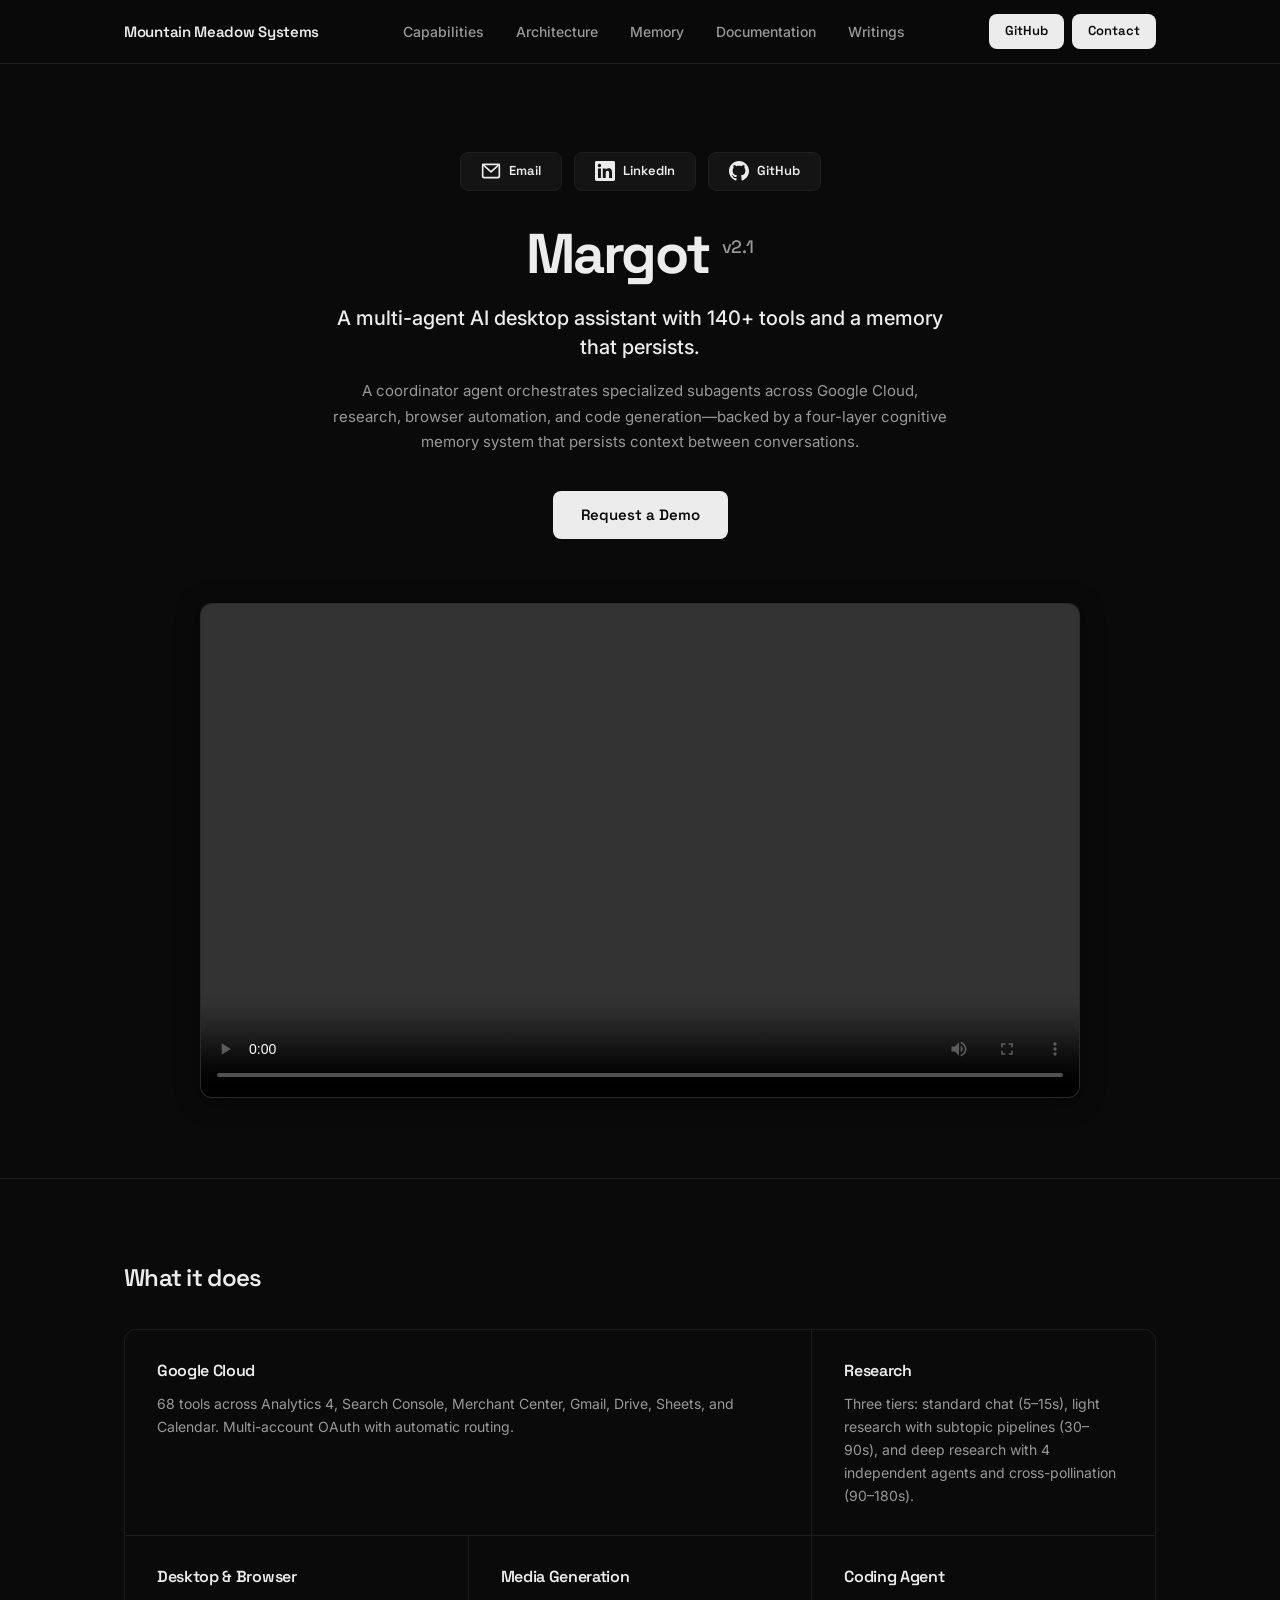
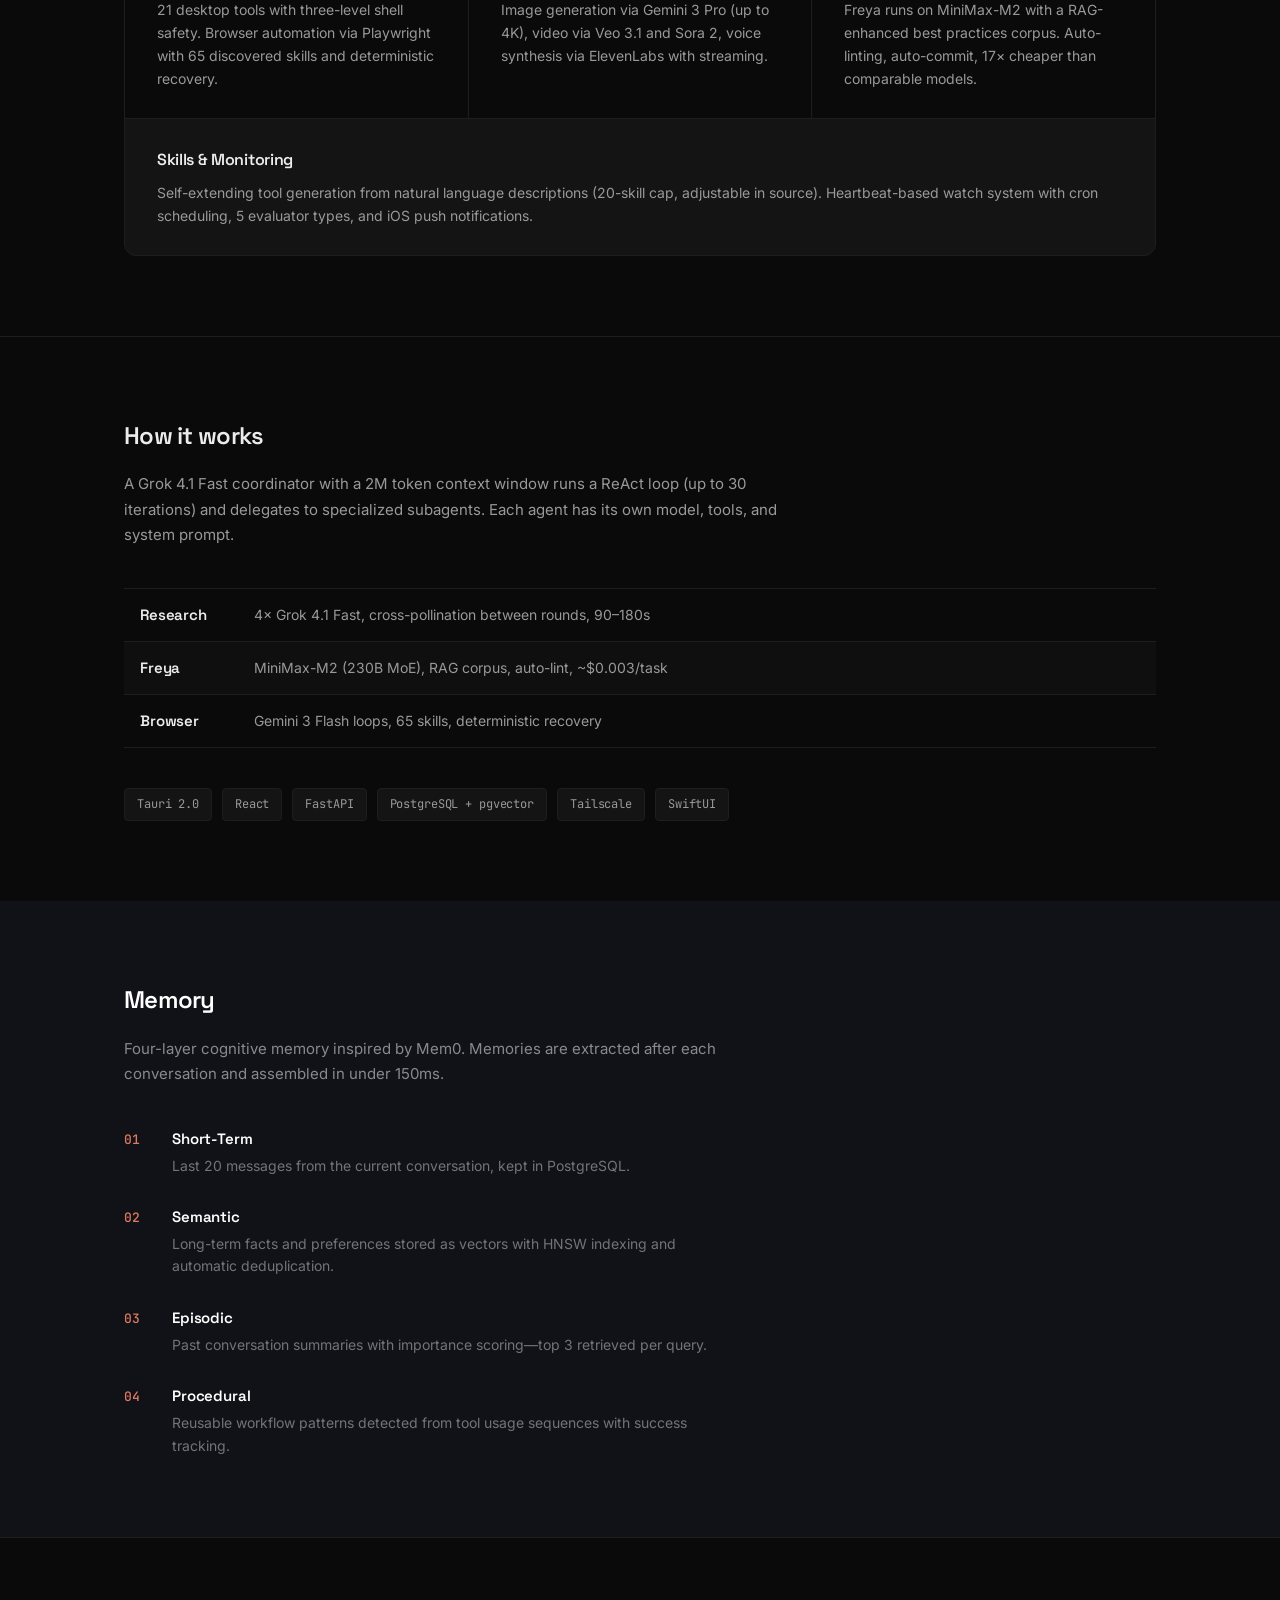
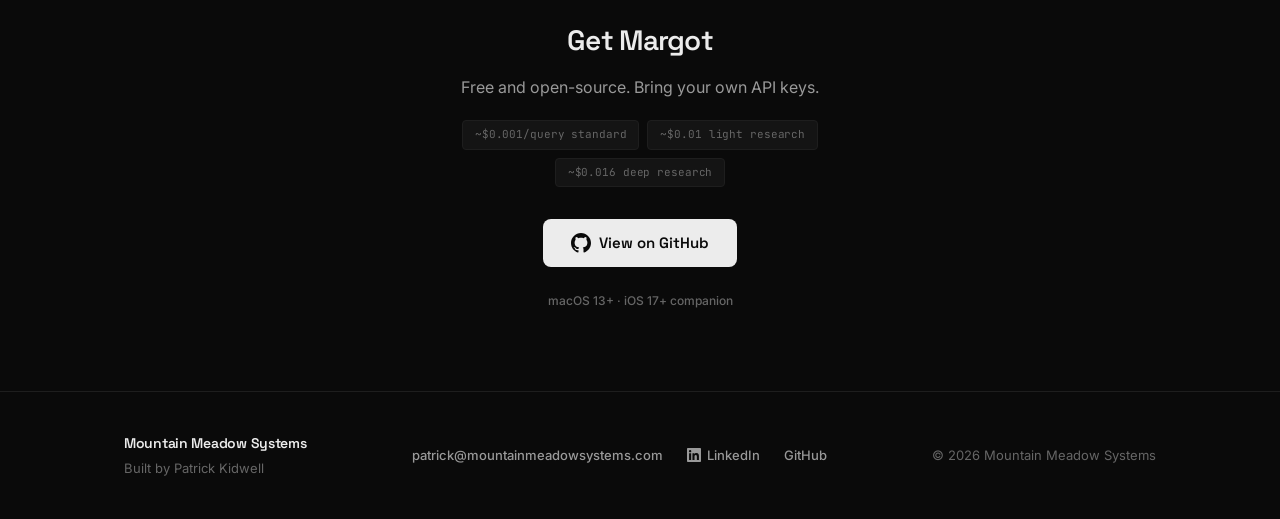
==== index.html @ bf9089c3 "Add hamburger menu for mobile navigation On screens 768px and below, nav links now collapse behind a" ====
<!DOCTYPE html>
<html lang="en">
<head>
    <meta charset="UTF-8">
    <meta name="viewport" content="width=device-width, initial-scale=1.0">
    <meta name="description" content="Margot — a multi-agent AI desktop assistant with 140+ tools, four-layer memory, and a coordinator that actually works. Built by Patrick Kidwell.">
    <title>Margot | AI Desktop Assistant</title>
    <link rel="stylesheet" href="styles.css?v=4">
    <link rel="preconnect" href="https://fonts.googleapis.com">
    <link rel="preconnect" href="https://fonts.gstatic.com" crossorigin>
    <link href="https://fonts.googleapis.com/css2?family=Space+Grotesk:wght@500;600;700&family=Inter:wght@400;500;600&family=JetBrains+Mono:wght@400;500&display=swap" rel="stylesheet">
</head>
<body>

    <nav class="navbar">
        <div class="container">
            <div class="logo">
                <span class="logo-text">Mountain Meadow Systems</span>
            </div>
            <ul class="nav-links">
                <li><a href="#capabilities">Capabilities</a></li>
                <li><a href="#architecture">Architecture</a></li>
                <li><a href="#memory">Memory</a></li>
                <li><a href="/documentation">Documentation</a></li>
                <li><a href="/writings">Writings</a></li>
                <li class="nav-mobile-only"><a href="https://github.com/pkidwell22" target="_blank" rel="noopener">GitHub</a></li>
                <li class="nav-mobile-only"><a href="/contact">Contact</a></li>
            </ul>
            <div class="nav-buttons">
                <a href="https://github.com/pkidwell22" target="_blank" rel="noopener" class="btn btn-nav">GitHub</a>
                <a href="/contact" class="btn btn-nav">Contact</a>
            </div>
            <button class="nav-toggle" aria-label="Menu"><span></span><span></span><span></span></button>
        </div>
    </nav>

    <header class="hero">
        <div class="container">
            <div class="hero-inner">
                <div class="hero-icons">
                    <a href="mailto:patrick@mountainmeadowsystems.com" class="hero-icon" title="Email">
                        <svg xmlns="http://www.w3.org/2000/svg" width="20" height="20" viewBox="0 0 24 24" fill="none" stroke="currentColor" stroke-width="2" stroke-linecap="round" stroke-linejoin="round"><rect x="2" y="4" width="20" height="16" rx="2"/><path d="M22 4L12 13 2 4"/></svg>
                        <span>Email</span>
                    </a>
                    <a href="https://www.linkedin.com/in/ptkidwell" target="_blank" rel="noopener" class="hero-icon" title="LinkedIn">
                        <svg xmlns="http://www.w3.org/2000/svg" width="20" height="20" viewBox="0 0 24 24" fill="currentColor"><path d="M20.447 20.452h-3.554v-5.569c0-1.328-.027-3.037-1.852-3.037-1.853 0-2.136 1.445-2.136 2.939v5.667H9.351V9h3.414v1.561h.046c.477-.9 1.637-1.85 3.37-1.85 3.601 0 4.267 2.37 4.267 5.455v6.286zM5.337 7.433a2.062 2.062 0 01-2.063-2.065 2.064 2.064 0 112.063 2.065zm1.782 13.019H3.555V9h3.564v11.452zM22.225 0H1.771C.792 0 0 .774 0 1.729v20.542C0 23.227.792 24 1.771 24h20.451C23.2 24 24 23.227 24 22.271V1.729C24 .774 23.2 0 22.222 0h.003z"/></svg>
                        <span>LinkedIn</span>
                    </a>
                    <a href="https://github.com/pkidwell22" target="_blank" rel="noopener" class="hero-icon" title="GitHub">
                        <svg xmlns="http://www.w3.org/2000/svg" width="20" height="20" viewBox="0 0 24 24" fill="currentColor"><path d="M12 0c-6.626 0-12 5.373-12 12 0 5.302 3.438 9.8 8.207 11.387.599.111.793-.261.793-.577v-2.234c-3.338.726-4.033-1.416-4.033-1.416-.546-1.387-1.333-1.756-1.333-1.756-1.089-.745.083-.729.083-.729 1.205.084 1.839 1.237 1.839 1.237 1.07 1.834 2.807 1.304 3.492.997.107-.775.418-1.305.762-1.604-2.665-.305-5.467-1.334-5.467-5.931 0-1.311.469-2.381 1.236-3.221-.124-.303-.535-1.524.117-3.176 0 0 1.008-.322 3.301 1.23.957-.266 1.983-.399 3.003-.404 1.02.005 2.047.138 3.006.404 2.291-1.552 3.297-1.23 3.297-1.23.653 1.653.242 2.874.118 3.176.77.84 1.235 1.911 1.235 3.221 0 4.609-2.807 5.624-5.479 5.921.43.372.823 1.102.823 2.222v3.293c0 .319.192.694.801.576 4.765-1.589 8.199-6.086 8.199-11.386 0-6.627-5.373-12-12-12z"/></svg>
                        <span>GitHub</span>
                    </a>
                </div>
                <h1>Margot <span class="version">v2.1</span></h1>
                <p class="tagline">A multi-agent AI desktop assistant with 140+ tools and a memory that persists.</p>
                <p class="hero-desc">A coordinator agent orchestrates specialized subagents across Google Cloud, research, browser automation, and code generation&mdash;backed by a four-layer cognitive memory system that persists context between conversations.</p>
                <a href="/demo" class="btn btn-primary">Request a Demo</a>
            </div>
        </div>
    </header>

    <section id="video" class="video-section">
        <div class="container">
            <div class="video-container">
                <video controls preload="metadata" playsinline>
                    <source src="Margot-Promo.mp4" type="video/mp4">
                    Your browser does not support the video tag.
                </video>
            </div>
        </div>
    </section>

    <section id="capabilities" class="capabilities">
        <div class="container">
            <h2>What it does</h2>
            <div class="bento-grid">
                <div class="bento-cell wide">
                    <h3>Google Cloud</h3>
                    <p>68 tools across Analytics 4, Search Console, Merchant Center, Gmail, Drive, Sheets, and Calendar. Multi-account OAuth with automatic routing.</p>
                </div>
                <div class="bento-cell">
                    <h3>Research</h3>
                    <p>Three tiers: standard chat (5&ndash;15s), light research with subtopic pipelines (30&ndash;90s), and deep research with 4 independent agents and cross-pollination (90&ndash;180s).</p>
                </div>
                <div class="bento-cell">
                    <h3>Desktop &amp; Browser</h3>
                    <p>21 desktop tools with three-level shell safety. Browser automation via Playwright with 65 discovered skills and deterministic recovery.</p>
                </div>
                <div class="bento-cell">
                    <h3>Media Generation</h3>
                    <p>Image generation via Gemini 3 Pro (up to 4K), video via Veo 3.1 and Sora 2, voice synthesis via ElevenLabs with streaming.</p>
                </div>
                <div class="bento-cell">
                    <h3>Coding Agent</h3>
                    <p>Freya runs on MiniMax-M2 with a RAG-enhanced best practices corpus. Auto-linting, auto-commit, 17&times; cheaper than comparable models.</p>
                </div>
                <div class="bento-cell full">
                    <h3>Skills &amp; Monitoring</h3>
                    <p>Self-extending tool generation from natural language descriptions (20-skill cap, adjustable in source). Heartbeat-based watch system with cron scheduling, 5 evaluator types, and iOS push notifications.</p>
                </div>
            </div>
        </div>
    </section>

    <section id="architecture" class="architecture">
        <div class="container">
            <h2>How it works</h2>
            <p class="section-desc">A Grok 4.1 Fast coordinator with a 2M token context window runs a ReAct loop (up to 30 iterations) and delegates to specialized subagents. Each agent has its own model, tools, and system prompt.</p>

            <div class="agent-rows">
                <div class="agent-row">
                    <span class="agent-name">Research</span>
                    <span class="agent-detail">4&times; Grok 4.1 Fast, cross-pollination between rounds, 90&ndash;180s</span>
                </div>
                <div class="agent-row">
                    <span class="agent-name">Freya</span>
                    <span class="agent-detail">MiniMax-M2 (230B MoE), RAG corpus, auto-lint, ~$0.003/task</span>
                </div>
                <div class="agent-row">
                    <span class="agent-name">Browser</span>
                    <span class="agent-detail">Gemini 3 Flash loops, 65 skills, deterministic recovery</span>
                </div>
            </div>

            <div class="tech-strip">
                <span>Tauri 2.0</span>
                <span>React</span>
                <span>FastAPI</span>
                <span>PostgreSQL + pgvector</span>
                <span>Tailscale</span>
                <span>SwiftUI</span>
            </div>
        </div>
    </section>

    <section id="memory" class="memory">
        <div class="container">
            <h2>Memory</h2>
            <p class="section-desc">Four-layer cognitive memory inspired by Mem0. Memories are extracted after each conversation and assembled in under 150ms.</p>
            <div class="memory-layers">
                <div class="memory-layer">
                    <span class="layer-number">01</span>
                    <div class="layer-info">
                        <h4>Short-Term</h4>
                        <p>Last 20 messages from the current conversation, kept in PostgreSQL.</p>
                    </div>
                </div>
                <div class="memory-layer">
                    <span class="layer-number">02</span>
                    <div class="layer-info">
                        <h4>Semantic</h4>
                        <p>Long-term facts and preferences stored as vectors with HNSW indexing and automatic deduplication.</p>
                    </div>
                </div>
                <div class="memory-layer">
                    <span class="layer-number">03</span>
                    <div class="layer-info">
                        <h4>Episodic</h4>
                        <p>Past conversation summaries with importance scoring&mdash;top 3 retrieved per query.</p>
                    </div>
                </div>
                <div class="memory-layer">
                    <span class="layer-number">04</span>
                    <div class="layer-info">
                        <h4>Procedural</h4>
                        <p>Reusable workflow patterns detected from tool usage sequences with success tracking.</p>
                    </div>
                </div>
            </div>
        </div>
    </section>

    <section id="get-margot" class="get-access">
        <div class="container">
            <div class="cta-inner">
                <h2>Get Margot</h2>
                <p class="cta-desc">Free and open-source. Bring your own API keys.</p>
                <div class="cost-pills">
                    <span class="cost-pill">~$0.001/query standard</span>
                    <span class="cost-pill">~$0.01 light research</span>
                    <span class="cost-pill">~$0.016 deep research</span>
                </div>
                <a href="https://github.com/pkidwell22" target="_blank" rel="noopener" class="btn btn-primary btn-gh">
                    <svg width="20" height="20" viewBox="0 0 24 24" fill="currentColor"><path d="M12 0c-6.626 0-12 5.373-12 12 0 5.302 3.438 9.8 8.207 11.387.599.111.793-.261.793-.577v-2.234c-3.338.726-4.033-1.416-4.033-1.416-.546-1.387-1.333-1.756-1.333-1.756-1.089-.745.083-.729.083-.729 1.205.084 1.839 1.237 1.839 1.237 1.07 1.834 2.807 1.304 3.492.997.107-.775.418-1.305.762-1.604-2.665-.305-5.467-1.334-5.467-5.931 0-1.311.469-2.381 1.236-3.221-.124-.303-.535-1.524.117-3.176 0 0 1.008-.322 3.301 1.23.957-.266 1.983-.399 3.003-.404 1.02.005 2.047.138 3.006.404 2.291-1.552 3.297-1.23 3.297-1.23.653 1.653.242 2.874.118 3.176.77.84 1.235 1.911 1.235 3.221 0 4.609-2.807 5.624-5.479 5.921.43.372.823 1.102.823 2.222v3.293c0 .319.192.694.801.576 4.765-1.589 8.199-6.086 8.199-11.386 0-6.627-5.373-12-12-12z"/></svg>
                    View on GitHub
                </a>
                <p class="sys-req">macOS 13+ &middot; iOS 17+ companion</p>
            </div>
        </div>
    </section>

    <footer class="footer">
        <div class="container">
            <div class="footer-row">
                <div class="footer-left">
                    <div class="footer-brand">
                        <span>Mountain Meadow Systems</span>
                    </div>
                    <p class="footer-byline">Built by Patrick Kidwell</p>
                </div>
                <div class="footer-contact">
                    <a href="mailto:patrick@mountainmeadowsystems.com" class="footer-link">patrick@mountainmeadowsystems.com</a>
                    <a href="https://www.linkedin.com/in/ptkidwell" target="_blank" rel="noopener" class="footer-link footer-linkedin">
                        <svg xmlns="http://www.w3.org/2000/svg" width="14" height="14" viewBox="0 0 24 24" fill="currentColor"><path d="M20.447 20.452h-3.554v-5.569c0-1.328-.027-3.037-1.852-3.037-1.853 0-2.136 1.445-2.136 2.939v5.667H9.351V9h3.414v1.561h.046c.477-.9 1.637-1.85 3.37-1.85 3.601 0 4.267 2.37 4.267 5.455v6.286zM5.337 7.433a2.062 2.062 0 01-2.063-2.065 2.064 2.064 0 112.063 2.065zm1.782 13.019H3.555V9h3.564v11.452zM22.225 0H1.771C.792 0 0 .774 0 1.729v20.542C0 23.227.792 24 1.771 24h20.451C23.2 24 24 23.227 24 22.271V1.729C24 .774 23.2 0 22.222 0h.003z"/></svg>
                        LinkedIn
                    </a>
                    <a href="https://github.com/pkidwell22" target="_blank" rel="noopener" class="footer-link">GitHub</a>
                </div>
                <p class="footer-copy">&copy; 2026 Mountain Meadow Systems</p>
            </div>
        </div>
    </footer>

    <script src="script.js"></script>
    <script>document.querySelector('.nav-toggle').addEventListener('click',function(){document.querySelector('.navbar').classList.toggle('open')});</script>
</body>
</html>
---- styles.css ----
/* Margot — Mountain Meadow Systems
   Dark theme, Anthropic/OpenAI aesthetic.
*/

:root {
  --color-bg: #0a0a0a;
  --color-bg-subtle: #141414;
  --color-text: #ececec;
  --color-text-secondary: #999;
  --color-text-muted: #666;
  --color-accent: #e07a5f;
  --color-accent-hover: #eb8e76;
  --color-dark: #111118;
  --color-dark-surface: #18182a;
  --color-border: #1e1e1e;
  --font-heading: 'Space Grotesk', -apple-system, sans-serif;
  --font-body: 'Inter', -apple-system, BlinkMacSystemFont, sans-serif;
  --font-mono: 'JetBrains Mono', 'SF Mono', Monaco, monospace;
  --radius-sm: 4px;
  --radius-md: 8px;
  --radius-lg: 12px;
}

/* ---- Reset ---- */

*,
*::before,
*::after {
  box-sizing: border-box;
  margin: 0;
  padding: 0;
}

html {
  scroll-behavior: smooth;
  -webkit-font-smoothing: antialiased;
  -moz-osx-font-smoothing: grayscale;
}

body {
  font-family: var(--font-body);
  font-size: 1rem;
  line-height: 1.6;
  color: var(--color-text);
  background-color: var(--color-bg);
}

a {
  color: inherit;
  text-decoration: none;
}

img, video {
  max-width: 100%;
  display: block;
}

/* ---- Layout ---- */

.container {
  width: 100%;
  max-width: 1080px;
  margin: 0 auto;
  padding: 0 1.5rem;
}

/* ---- Navbar ---- */

.navbar {
  position: fixed;
  top: 0;
  left: 0;
  right: 0;
  height: 64px;
  background: rgba(10, 10, 10, 0.88);
  backdrop-filter: blur(12px);
  -webkit-backdrop-filter: blur(12px);
  border-bottom: 1px solid var(--color-border);
  z-index: 100;
  transition: box-shadow 200ms ease;
}

.navbar .container {
  display: flex;
  align-items: center;
  justify-content: space-between;
  height: 100%;
}

.logo {
  display: flex;
  align-items: center;
  gap: 0.5rem;
  font-family: var(--font-heading);
  font-weight: 600;
  font-size: 0.9375rem;
  letter-spacing: -0.02em;
  color: var(--color-text);
}

.logo-icon {
  color: var(--color-accent);
  font-size: 1.125rem;
}

.nav-links {
  display: flex;
  list-style: none;
  gap: 2rem;
}

.nav-links a {
  font-size: 0.875rem;
  font-weight: 500;
  color: var(--color-text-secondary);
  transition: color 150ms ease;
}

.nav-links a:hover {
  color: var(--color-text);
}

.nav-buttons {
  display: flex;
  gap: 0.5rem;
}

.nav-mobile-only {
  display: none;
}

.nav-toggle {
  display: none;
  flex-direction: column;
  justify-content: center;
  gap: 5px;
  background: none;
  border: none;
  cursor: pointer;
  padding: 4px;
}

.nav-toggle span {
  display: block;
  width: 20px;
  height: 2px;
  background-color: var(--color-text);
  border-radius: 1px;
  transition: transform 200ms ease, opacity 200ms ease;
}

/* ---- Buttons ---- */

.btn {
  display: inline-flex;
  align-items: center;
  justify-content: center;
  font-family: var(--font-heading);
  font-weight: 600;
  border-radius: var(--radius-md);
  border: none;
  cursor: pointer;
  transition: background-color 150ms ease;
  gap: 0.5rem;
}

.btn-primary {
  padding: 0.75rem 1.75rem;
  font-size: 0.9375rem;
  background-color: var(--color-text);
  color: var(--color-bg);
}

.btn-primary:hover {
  background-color: #d4d4d4;
}

.btn-nav {
  padding: 0.4375rem 1rem;
  font-size: 0.8125rem;
  background-color: var(--color-text);
  color: var(--color-bg);
}

.btn-nav:hover {
  background-color: #d4d4d4;
}

/* ---- Hero ---- */

.hero {
  position: relative;
  padding: calc(64px + 5.5rem) 0 4rem;
  text-align: center;
}

.hero::before {
  display: none;
}

.hero-icons {
  display: flex;
  justify-content: center;
  gap: 0.75rem;
  margin-bottom: 2rem;
}

.hero-icon {
  display: inline-flex;
  align-items: center;
  gap: 0.5rem;
  padding: 0.5rem 1.25rem;
  border-radius: var(--radius-md);
  border: 1px solid var(--color-border);
  background-color: var(--color-bg-subtle);
  color: var(--color-text);
  font-family: var(--font-heading);
  font-size: 0.8125rem;
  font-weight: 600;
  transition: border-color 150ms ease, background-color 150ms ease;
}

.hero-icon:hover {
  border-color: var(--color-text-muted);
  background-color: var(--color-border);
}

.hero-inner {
  position: relative;
  max-width: 620px;
  margin: 0 auto;
}

.hero h1 {
  font-family: var(--font-heading);
  font-size: 3.5rem;
  font-weight: 700;
  letter-spacing: -0.04em;
  line-height: 1.1;
  margin-bottom: 1.25rem;
}

.hero .version {
  font-weight: 500;
  font-size: 1.125rem;
  color: var(--color-text-secondary);
  vertical-align: super;
  letter-spacing: -0.01em;
}

.tagline {
  font-size: 1.25rem;
  color: var(--color-text);
  font-weight: 500;
  line-height: 1.45;
  margin-bottom: 1rem;
}

.hero-desc {
  font-size: 0.9375rem;
  color: var(--color-text-secondary);
  line-height: 1.7;
  margin-bottom: 2.25rem;
}

.hero .btn-primary {
  margin-bottom: 0;
}

.hero-contact {
  display: flex;
  align-items: center;
  justify-content: center;
  gap: 1.5rem;
  margin-top: 1.5rem;
}

.hero-contact-link {
  font-size: 0.8125rem;
  font-weight: 500;
  color: var(--color-text-secondary);
  transition: color 150ms ease;
}

.hero-contact-link:hover {
  color: var(--color-text);
}

.hero-linkedin {
  display: inline-flex;
  align-items: center;
  gap: 0.375rem;
}

/* ---- Video ---- */

.video-section {
  padding: 0 0 5rem;
}

.video-container {
  max-width: 880px;
  margin: 0 auto;
  border-radius: var(--radius-lg);
  overflow: hidden;
  border: 1px solid rgba(255, 255, 255, 0.1);
  background-color: #111;
  aspect-ratio: 16 / 9;
  box-shadow: 0 4px 24px rgba(0, 0, 0, 0.4);
}

.video-container video {
  width: 100%;
  height: 100%;
  display: block;
  object-fit: cover;
}

/* ---- Capabilities (Bento Grid) ---- */

.capabilities {
  padding: 5rem 0;
  border-top: 1px solid var(--color-border);
}

.capabilities h2 {
  font-family: var(--font-heading);
  font-size: 1.5rem;
  font-weight: 600;
  letter-spacing: -0.03em;
  margin-bottom: 2rem;
}

.bento-grid {
  display: grid;
  grid-template-columns: repeat(3, 1fr);
  gap: 1px;
  background-color: var(--color-border);
  border: 1px solid var(--color-border);
  border-radius: var(--radius-lg);
  overflow: hidden;
}

.bento-cell {
  background-color: var(--color-bg);
  padding: 1.75rem 2rem;
}

.bento-cell.wide {
  grid-column: span 2;
}

.bento-cell.full {
  grid-column: 1 / -1;
  background-color: var(--color-bg-subtle);
}

.bento-cell h3 {
  font-family: var(--font-heading);
  font-size: 1rem;
  font-weight: 600;
  letter-spacing: -0.02em;
  margin-bottom: 0.5rem;
  color: var(--color-text);
}

.bento-cell p {
  font-size: 0.875rem;
  color: var(--color-text-secondary);
  line-height: 1.65;
}

/* ---- Architecture ---- */

.architecture {
  padding: 5rem 0;
  border-top: 1px solid var(--color-border);
}

.architecture h2 {
  font-family: var(--font-heading);
  font-size: 1.5rem;
  font-weight: 600;
  letter-spacing: -0.03em;
  margin-bottom: 1rem;
}

.section-desc {
  font-size: 0.9375rem;
  color: var(--color-text-secondary);
  line-height: 1.7;
  max-width: 680px;
  margin-bottom: 2.5rem;
}

/* Agent rows */

.agent-rows {
  margin-bottom: 2.5rem;
}

.agent-row {
  display: flex;
  align-items: baseline;
  gap: 1.5rem;
  padding: 0.875rem 1rem;
  border-bottom: 1px solid var(--color-border);
}

.agent-row:first-child {
  border-top: 1px solid var(--color-border);
}

.agent-row:nth-child(even) {
  background-color: rgba(255, 255, 255, 0.02);
}

.agent-name {
  font-family: var(--font-heading);
  font-weight: 600;
  font-size: 0.9375rem;
  min-width: 90px;
  letter-spacing: -0.01em;
  color: var(--color-text);
}

.agent-detail {
  font-size: 0.875rem;
  color: var(--color-text-secondary);
  line-height: 1.5;
}

/* Tech stack strip */

.tech-strip {
  display: flex;
  gap: 0.625rem;
  flex-wrap: wrap;
}

.tech-strip span {
  font-family: var(--font-mono);
  font-size: 0.75rem;
  font-weight: 400;
  padding: 0.375rem 0.75rem;
  background: var(--color-bg-subtle);
  border: 1px solid var(--color-border);
  border-radius: var(--radius-sm);
  color: var(--color-text-secondary);
  letter-spacing: -0.01em;
}

/* ---- Memory (dark section) ---- */

.memory {
  padding: 5rem 0;
  background-color: var(--color-dark);
  color: #ececec;
}

.memory h2 {
  font-family: var(--font-heading);
  font-size: 1.5rem;
  font-weight: 600;
  letter-spacing: -0.03em;
  color: #fff;
  margin-bottom: 1rem;
}

.memory .section-desc {
  color: rgba(236, 236, 236, 0.55);
  margin-bottom: 2.5rem;
}

.memory-layers {
  display: flex;
  flex-direction: column;
  gap: 1.75rem;
  max-width: 600px;
}

.memory-layer {
  display: flex;
  align-items: flex-start;
  gap: 1.25rem;
}

.layer-number {
  font-family: var(--font-mono);
  font-size: 0.8125rem;
  font-weight: 500;
  color: var(--color-accent);
  min-width: 28px;
  padding-top: 3px;
}

.layer-info h4 {
  font-family: var(--font-heading);
  font-size: 0.9375rem;
  font-weight: 600;
  margin-bottom: 0.25rem;
  color: #fff;
  letter-spacing: -0.01em;
}

.layer-info p {
  font-size: 0.875rem;
  color: rgba(236, 236, 236, 0.45);
  line-height: 1.6;
}

/* ---- Get Access (CTA) ---- */

.get-access {
  padding: 5rem 0;
  text-align: center;
  border-top: 1px solid var(--color-border);
}

.cta-inner {
  max-width: 480px;
  margin: 0 auto;
}

.get-access h2 {
  font-family: var(--font-heading);
  font-size: 1.75rem;
  font-weight: 600;
  letter-spacing: -0.03em;
  margin-bottom: 0.75rem;
}

.cta-desc {
  font-size: 1rem;
  color: var(--color-text-secondary);
  margin-bottom: 1.25rem;
}

.cost-pills {
  display: flex;
  justify-content: center;
  gap: 0.5rem;
  margin-bottom: 2rem;
  flex-wrap: wrap;
}

.cost-pill {
  font-family: var(--font-mono);
  font-size: 0.6875rem;
  font-weight: 400;
  padding: 0.3125rem 0.75rem;
  background: var(--color-bg-subtle);
  border: 1px solid var(--color-border);
  border-radius: var(--radius-sm);
  color: var(--color-text-muted);
  letter-spacing: -0.01em;
}

.btn-gh {
  margin-bottom: 1.5rem;
}

.btn-gh svg {
  flex-shrink: 0;
}

.sys-req {
  font-size: 0.75rem;
  color: var(--color-text-muted);
  font-weight: 500;
}

/* ---- Demo Page ---- */

.demo-page {
  padding: calc(64px + 5rem) 0 5rem;
  min-height: 100vh;
  display: flex;
  align-items: flex-start;
  justify-content: center;
}

.demo-page .container {
  display: flex;
  justify-content: center;
}

.form-card {
  max-width: 480px;
  width: 100%;
  border: 1px solid var(--color-border);
  border-radius: var(--radius-lg);
  padding: 2.5rem;
  background-color: var(--color-bg-subtle);
}

.form-card h1 {
  font-family: var(--font-heading);
  font-size: 1.75rem;
  font-weight: 600;
  letter-spacing: -0.03em;
  margin-bottom: 0.5rem;
  color: var(--color-text);
}

.form-subtitle {
  font-size: 0.9375rem;
  color: var(--color-text-secondary);
  line-height: 1.6;
  margin-bottom: 2rem;
}

.form-group {
  margin-bottom: 1.25rem;
}

.form-label {
  display: block;
  font-family: var(--font-heading);
  font-size: 0.6875rem;
  font-weight: 600;
  text-transform: uppercase;
  letter-spacing: 0.06em;
  color: var(--color-text-muted);
  margin-bottom: 0.5rem;
}

.form-input,
.form-textarea {
  display: block;
  width: 100%;
  -webkit-appearance: none;
  -moz-appearance: none;
  appearance: none;
  font-family: var(--font-body);
  font-size: 0.9375rem;
  color: var(--color-text);
  background-color: var(--color-bg);
  border: 1px solid var(--color-border);
  border-radius: var(--radius-md);
  padding: 0.75rem 0.875rem;
  outline: none;
  transition: border-color 150ms ease;
}

.form-input::placeholder,
.form-textarea::placeholder {
  color: var(--color-text-muted);
  opacity: 1;
}

.form-input:focus,
.form-textarea:focus {
  border-color: var(--color-accent);
}

.form-textarea {
  resize: vertical;
  min-height: 120px;
  line-height: 1.6;
}

.form-submit {
  width: 100%;
  margin-top: 0.75rem;
  padding: 0.875rem 1.75rem;
}

/* ---- Footer ---- */

.footer {
  padding: 2.5rem 0;
  border-top: 1px solid var(--color-border);
}

.footer-row {
  display: flex;
  align-items: center;
  justify-content: space-between;
  gap: 1.5rem;
}

.footer-left {
  display: flex;
  flex-direction: column;
  gap: 0.25rem;
}

.footer-brand {
  display: flex;
  align-items: center;
  gap: 0.5rem;
  font-family: var(--font-heading);
  font-weight: 600;
  font-size: 0.875rem;
  letter-spacing: -0.02em;
  color: var(--color-text);
}

.footer-brand .logo-icon {
  font-size: 1rem;
}

.footer-byline {
  font-size: 0.8125rem;
  color: var(--color-text-muted);
}

.footer-contact {
  display: flex;
  align-items: center;
  gap: 1.5rem;
}

.footer-copy {
  font-size: 0.8125rem;
  color: var(--color-text-muted);
}

.footer-link {
  font-size: 0.8125rem;
  font-weight: 500;
  color: var(--color-text-secondary);
  transition: color 150ms ease;
}

.footer-link:hover {
  color: var(--color-text);
}

.footer-linkedin {
  display: inline-flex;
  align-items: center;
  gap: 0.375rem;
}

/* ---- Responsive: 1024px ---- */

@media (max-width: 1024px) {
  .bento-grid {
    grid-template-columns: repeat(2, 1fr);
  }

  .bento-cell.wide {
    grid-column: span 2;
  }

  .bento-cell.full {
    grid-column: 1 / -1;
  }

  .agent-row {
    flex-direction: column;
    gap: 0.25rem;
  }

  .agent-name {
    min-width: unset;
  }
}

/* ---- Responsive: 768px ---- */

@media (max-width: 768px) {
  .nav-toggle {
    display: flex;
  }

  .nav-links {
    display: none;
    position: fixed;
    top: 64px;
    left: 0;
    right: 0;
    flex-direction: column;
    background: rgba(10, 10, 10, 0.98);
    backdrop-filter: blur(12px);
    -webkit-backdrop-filter: blur(12px);
    border-bottom: 1px solid var(--color-border);
    padding: 0.5rem 1.5rem;
    gap: 0;
    z-index: 99;
  }

  .navbar.open .nav-links {
    display: flex;
  }

  .nav-links li {
    list-style: none;
  }

  .nav-links li a {
    display: block;
    padding: 0.875rem 0;
    border-bottom: 1px solid var(--color-border);
    font-size: 1rem;
    color: var(--color-text-secondary);
  }

  .nav-links li:last-child a {
    border-bottom: none;
  }

  .nav-mobile-only {
    display: list-item;
  }

  .nav-buttons {
    display: none;
  }

  .navbar.open .nav-toggle span:nth-child(1) {
    transform: translateY(7px) rotate(45deg);
  }

  .navbar.open .nav-toggle span:nth-child(2) {
    opacity: 0;
  }

  .navbar.open .nav-toggle span:nth-child(3) {
    transform: translateY(-7px) rotate(-45deg);
  }

  .hero {
    padding: calc(64px + 3.5rem) 0 3rem;
  }

  .hero h1 {
    font-size: 2.5rem;
  }

  .tagline {
    font-size: 1.0625rem;
  }

  .hero-desc {
    font-size: 0.875rem;
  }

  .video-section {
    padding: 0 0 3.5rem;
  }

  .capabilities,
  .architecture,
  .memory,
  .get-access {
    padding: 3.5rem 0;
  }

  .bento-grid {
    grid-template-columns: 1fr;
  }

  .bento-cell.wide,
  .bento-cell.full {
    grid-column: span 1;
  }

  .tech-strip {
    gap: 0.375rem;
  }

  .tech-strip span {
    font-size: 0.6875rem;
    padding: 0.3125rem 0.625rem;
  }

  .demo-page {
    padding: calc(64px + 2.5rem) 0 3rem;
  }

  .form-card {
    padding: 2rem 1.5rem;
  }

  .footer-row {
    flex-direction: column;
    text-align: center;
    gap: 1rem;
  }

  .footer-left {
    align-items: center;
  }

  .footer-contact {
    flex-direction: column;
    gap: 0.75rem;
  }
}

/* ---- Responsive: 480px ---- */

@media (max-width: 480px) {
  .hero h1 {
    font-size: 2rem;
  }

  .hero .version {
    font-size: 0.875rem;
  }

  .capabilities h2,
  .architecture h2,
  .memory h2,
  .get-access h2 {
    font-size: 1.25rem;
  }

  .bento-cell {
    padding: 1.25rem 1.25rem;
  }

  .section-desc {
    font-size: 0.875rem;
  }

  .cost-pills {
    flex-direction: column;
    align-items: center;
  }
}

/* ---- Paper Page ---- */

.nav-links a.active {
  color: var(--color-text);
}


.paper-page {
  padding: calc(64px + 4rem) 0 4rem;
}

.paper-header {
  max-width: 780px;
  margin: 0 auto 3rem;
  text-align: center;
}

.paper-header h1 {
  font-family: var(--font-heading);
  font-size: 3rem;
  font-weight: 700;
  letter-spacing: 0.12em;
  margin-bottom: 0.5rem;
}

.paper-subtitle {
  font-size: 1.25rem;
  font-weight: 500;
  color: var(--color-text);
  margin-bottom: 1.25rem;
}

.paper-meta {
  display: flex;
  justify-content: center;
  gap: 1.5rem;
  font-size: 0.875rem;
  color: var(--color-text-secondary);
  margin-bottom: 0.5rem;
}

.paper-author {
  display: flex;
  justify-content: center;
  gap: 1.5rem;
  font-size: 0.875rem;
  color: var(--color-text-muted);
}

.paper-content {
  max-width: 780px;
  margin: 0 auto;
}

.paper-content h2 {
  font-family: var(--font-heading);
  font-size: 1.5rem;
  font-weight: 600;
  letter-spacing: -0.03em;
  margin-top: 3.5rem;
  margin-bottom: 1rem;
  padding-top: 2rem;
  border-top: 1px solid var(--color-border);
  text-align: center;
}

.paper-content h2:first-child {
  margin-top: 0;
  padding-top: 0;
  border-top: none;
}

.paper-content h3 {
  font-family: var(--font-heading);
  font-size: 1.125rem;
  font-weight: 600;
  letter-spacing: -0.02em;
  margin-top: 2rem;
  margin-bottom: 0.75rem;
  color: var(--color-text);
  text-align: center;
}

.paper-content h4 {
  font-family: var(--font-heading);
  font-size: 0.9375rem;
  font-weight: 600;
  letter-spacing: -0.01em;
  margin-top: 1.5rem;
  margin-bottom: 0.5rem;
  color: var(--color-text);
  text-align: center;
}

.paper-content p {
  font-size: 0.9375rem;
  color: var(--color-text-secondary);
  line-height: 1.75;
  margin-bottom: 1rem;
}

.paper-content strong {
  color: var(--color-text);
  font-weight: 600;
}

.paper-content .table-scroll {
  overflow-x: auto;
  -webkit-overflow-scrolling: touch;
  margin: 1.25rem 0;
}

.paper-content table {
  width: 100%;
  border-collapse: collapse;
  font-size: 0.8125rem;
  background-color: var(--color-bg-subtle);
  border: 1px solid var(--color-border);
  border-radius: var(--radius-md);
  overflow: hidden;
}

.paper-content thead {
  background-color: rgba(255, 255, 255, 0.04);
}

.paper-content th {
  font-family: var(--font-heading);
  font-weight: 600;
  font-size: 0.75rem;
  text-transform: uppercase;
  letter-spacing: 0.04em;
  color: var(--color-text-muted);
  text-align: left;
  padding: 0.75rem 1rem;
  border-bottom: 1px solid var(--color-border);
}

.paper-content td {
  padding: 0.625rem 1rem;
  color: var(--color-text-secondary);
  border-bottom: 1px solid var(--color-border);
  line-height: 1.5;
}

.paper-content tr:last-child td {
  border-bottom: none;
}

.paper-content tr:nth-child(even) {
  background-color: rgba(255, 255, 255, 0.02);
}

.paper-footer-meta {
  margin-top: 3.5rem;
  padding-top: 2rem;
  border-top: 1px solid var(--color-border);
  text-align: center;
}

.paper-footer-meta p {
  font-size: 0.8125rem;
  color: var(--color-text-muted);
  margin-bottom: 0.25rem;
}

/* Paper page responsive */

@media (max-width: 768px) {
  .paper-page {
    padding: calc(64px + 2.5rem) 0 3rem;
  }

  .paper-header h1 {
    font-size: 2.25rem;
  }

  .paper-subtitle {
    font-size: 1.0625rem;
  }

  .paper-meta,
  .paper-author {
    flex-direction: column;
    gap: 0.25rem;
  }

  .paper-content h2 {
    font-size: 1.25rem;
    margin-top: 2.5rem;
    padding-top: 1.5rem;
  }

  .paper-content h3 {
    font-size: 1rem;
  }

  .paper-content table {
    min-width: 500px;
  }


}

@media (max-width: 480px) {
  .paper-header h1 {
    font-size: 1.75rem;
    letter-spacing: 0.08em;
  }

  .paper-content p {
    font-size: 0.875rem;
  }

  .paper-content table {
    font-size: 0.75rem;
  }

  .paper-content th,
  .paper-content td {
    padding: 0.5rem 0.75rem;
  }
}

/* ---- Blog Index ---- */

.blog-page {
  padding: calc(64px + 4rem) 0 4rem;
}

.blog-header {
  max-width: 780px;
  margin: 0 auto 3rem;
  text-align: center;
}

.blog-header h1 {
  font-family: var(--font-heading);
  font-size: 2.5rem;
  font-weight: 700;
  letter-spacing: -0.04em;
  margin-bottom: 0.75rem;
}

.blog-header p {
  font-size: 1rem;
  color: var(--color-text-secondary);
  line-height: 1.6;
}

.blog-grid {
  display: grid;
  grid-template-columns: repeat(2, 1fr);
  gap: 1.5rem;
  max-width: 780px;
  margin: 0 auto;
}

.blog-card {
  display: block;
  background-color: var(--color-bg-subtle);
  border: 1px solid var(--color-border);
  border-radius: var(--radius-lg);
  padding: 2rem;
  transition: border-color 200ms ease, background-color 200ms ease;
}

.blog-card:hover {
  border-color: var(--color-text-muted);
  background-color: var(--color-border);
}

.blog-card-date {
  display: block;
  font-family: var(--font-mono);
  font-size: 0.75rem;
  color: var(--color-text-muted);
  margin-bottom: 0.75rem;
  letter-spacing: -0.01em;
}

.blog-card-title {
  font-family: var(--font-heading);
  font-size: 1.125rem;
  font-weight: 600;
  letter-spacing: -0.02em;
  color: var(--color-text);
  margin-bottom: 0.5rem;
  line-height: 1.35;
}

.blog-card-excerpt {
  font-size: 0.875rem;
  color: var(--color-text-secondary);
  line-height: 1.65;
}

/* ---- Blog Post ---- */

.post-header {
  max-width: 780px;
  margin: 0 auto 3rem;
  text-align: center;
}

.post-header h1 {
  font-family: var(--font-heading);
  font-size: 2.25rem;
  font-weight: 700;
  letter-spacing: -0.03em;
  line-height: 1.2;
  margin-bottom: 1rem;
}

.post-meta {
  display: flex;
  justify-content: center;
  gap: 1.5rem;
  font-size: 0.875rem;
  color: var(--color-text-secondary);
}

.post-back {
  display: inline-block;
  margin-top: 3rem;
  font-size: 0.875rem;
  font-weight: 500;
  color: var(--color-text-secondary);
  transition: color 150ms ease;
}

.post-back:hover {
  color: var(--color-text);
}

/* Blog responsive */

@media (max-width: 768px) {
  .blog-page {
    padding: calc(64px + 2.5rem) 0 3rem;
  }

  .blog-header h1 {
    font-size: 2rem;
  }

  .blog-grid {
    grid-template-columns: 1fr;
  }

  .post-header h1 {
    font-size: 1.75rem;
  }

  .post-meta {
    flex-direction: column;
    gap: 0.25rem;
  }
}

@media (max-width: 480px) {
  .blog-header h1 {
    font-size: 1.75rem;
  }

  .blog-card {
    padding: 1.5rem;
  }

  .post-header h1 {
    font-size: 1.5rem;
  }
}
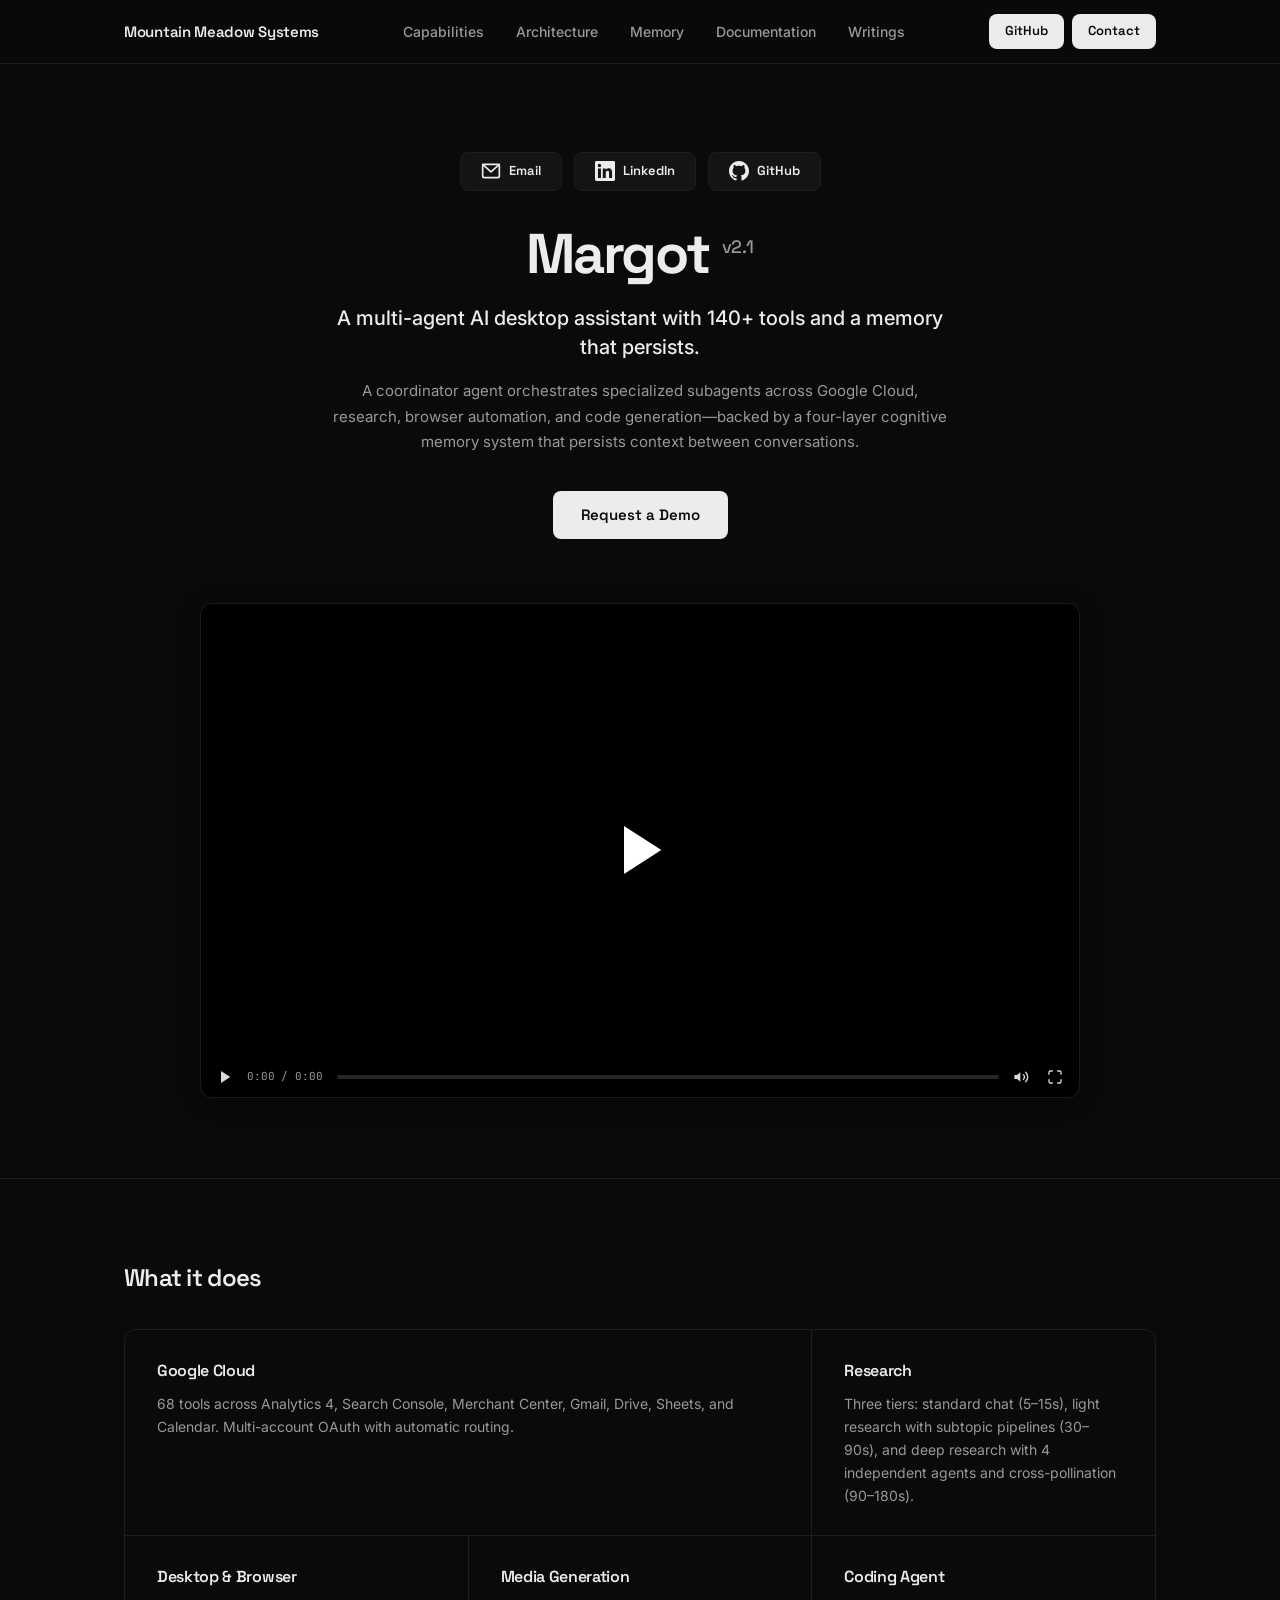
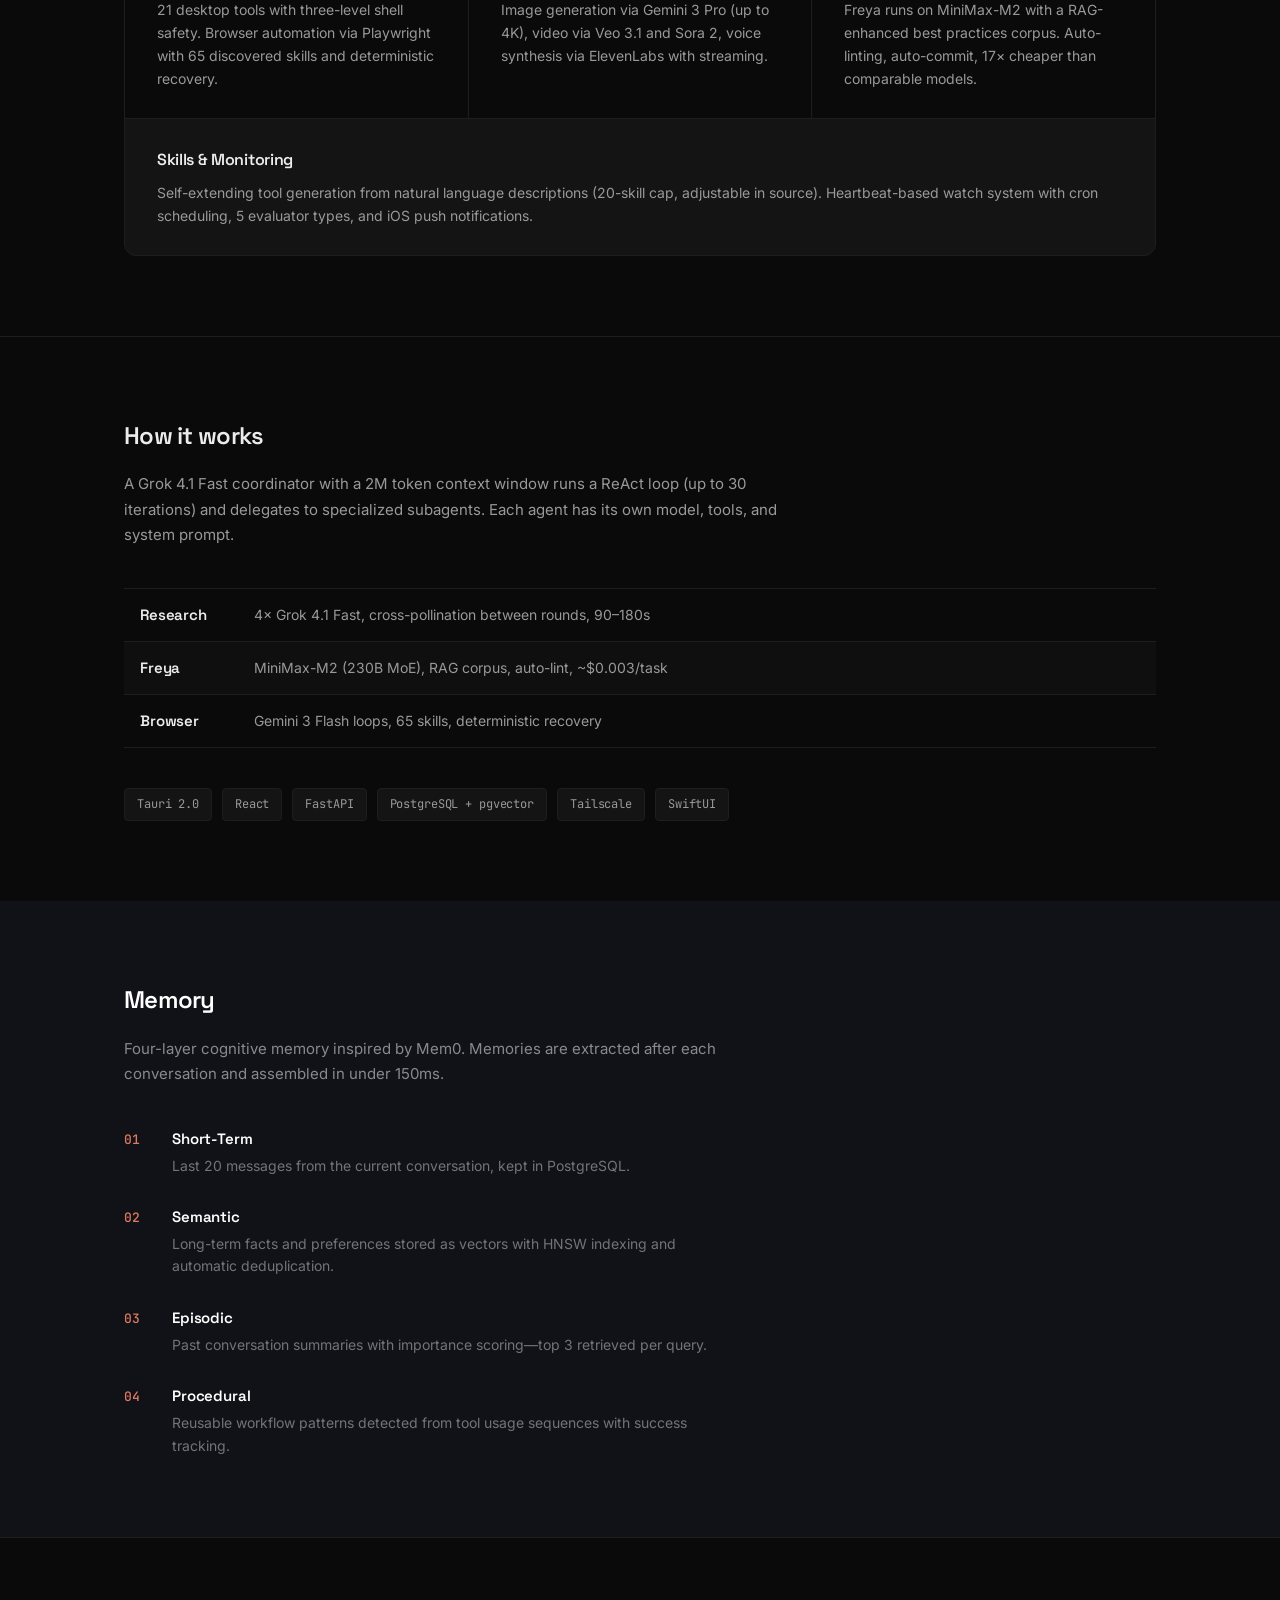
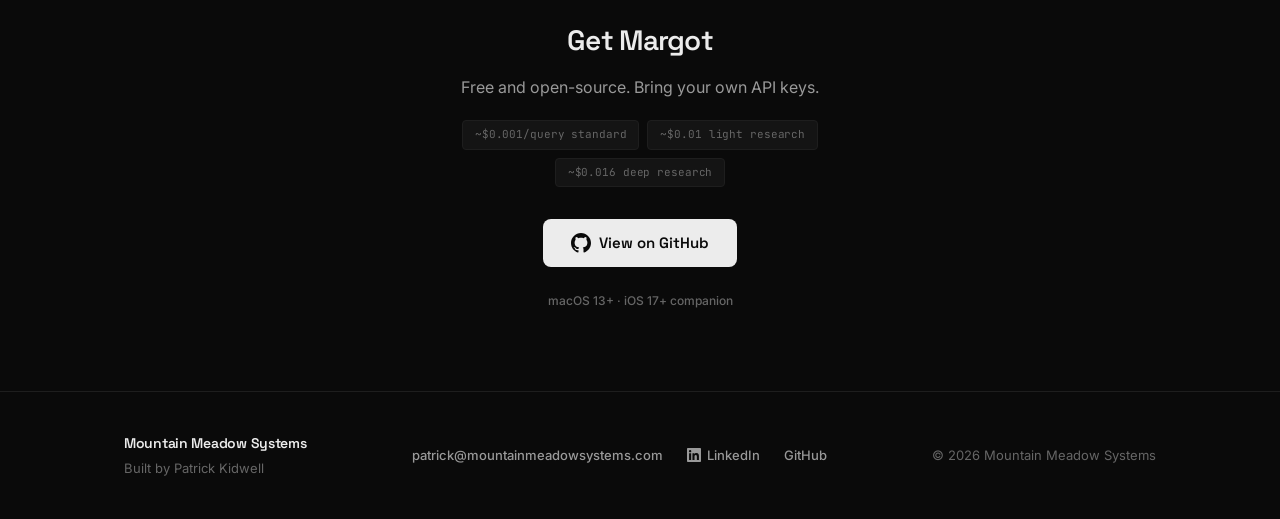
==== commit ed2b0e5e: "Replace native video controls with custom player matching site aesthetic Native browser video contro" ====
--- a/index.html
+++ b/index.html
@@ -4,7 +4,9 @@
     <meta charset="UTF-8">
     <meta name="viewport" content="width=device-width, initial-scale=1.0">
     <meta name="description" content="Margot — a multi-agent AI desktop assistant with 140+ tools, four-layer memory, and a coordinator that actually works. Built by Patrick Kidwell.">
-    <title>Margot | AI Desktop Assistant</title>
+    <title>Mountain Meadow Systems</title>
+    <link rel="icon" type="image/png" href="/favicon.png">
+    <link rel="apple-touch-icon" href="/apple-touch-icon.png">
     <link rel="stylesheet" href="styles.css?v=4">
     <link rel="preconnect" href="https://fonts.googleapis.com">
     <link rel="preconnect" href="https://fonts.gstatic.com" crossorigin>
@@ -61,11 +63,31 @@
 
     <section id="video" class="video-section">
         <div class="container">
-            <div class="video-container">
-                <video controls preload="metadata" playsinline>
+            <div class="video-container" id="videoPlayer">
+                <video preload="metadata" playsinline>
                     <source src="Margot-Promo.mp4" type="video/mp4">
                     Your browser does not support the video tag.
                 </video>
+                <button class="vp-overlay" aria-label="Play video">
+                    <svg class="vp-play-icon" viewBox="0 0 24 24" fill="none" stroke="currentColor" stroke-width="1.5" stroke-linecap="round" stroke-linejoin="round"><polygon points="6 3 20 12 6 21 6 3" fill="currentColor" stroke="none"/></svg>
+                </button>
+                <div class="vp-controls">
+                    <button class="vp-btn vp-play-pause" aria-label="Play">
+                        <svg class="vp-icon-play" viewBox="0 0 24 24" fill="currentColor"><polygon points="6 3 20 12 6 21 6 3"/></svg>
+                        <svg class="vp-icon-pause" viewBox="0 0 24 24" fill="currentColor" style="display:none"><rect x="5" y="3" width="4" height="18"/><rect x="15" y="3" width="4" height="18"/></svg>
+                    </button>
+                    <span class="vp-time">0:00 / 0:00</span>
+                    <div class="vp-progress">
+                        <div class="vp-progress-filled"></div>
+                    </div>
+                    <button class="vp-btn vp-volume-btn" aria-label="Mute">
+                        <svg class="vp-icon-vol" viewBox="0 0 24 24" fill="none" stroke="currentColor" stroke-width="2" stroke-linecap="round" stroke-linejoin="round"><polygon points="11 5 6 9 2 9 2 15 6 15 11 19 11 5" fill="currentColor" stroke="none"/><path d="M15.54 8.46a5 5 0 010 7.07"/><path d="M19.07 4.93a10 10 0 010 14.14"/></svg>
+                        <svg class="vp-icon-mute" viewBox="0 0 24 24" fill="none" stroke="currentColor" stroke-width="2" stroke-linecap="round" stroke-linejoin="round" style="display:none"><polygon points="11 5 6 9 2 9 2 15 6 15 11 19 11 5" fill="currentColor" stroke="none"/><line x1="23" y1="9" x2="17" y2="15"/><line x1="17" y1="9" x2="23" y2="15"/></svg>
+                    </button>
+                    <button class="vp-btn vp-fullscreen" aria-label="Fullscreen">
+                        <svg viewBox="0 0 24 24" fill="none" stroke="currentColor" stroke-width="2" stroke-linecap="round" stroke-linejoin="round"><path d="M8 3H5a2 2 0 00-2 2v3m18 0V5a2 2 0 00-2-2h-3m0 18h3a2 2 0 002-2v-3M3 16v3a2 2 0 002 2h3"/></svg>
+                    </button>
+                </div>
             </div>
         </div>
     </section>
--- a/styles.css
+++ b/styles.css
@@ -299,14 +299,16 @@
 }
 
 .video-container {
+  position: relative;
   max-width: 880px;
   margin: 0 auto;
   border-radius: var(--radius-lg);
   overflow: hidden;
   border: 1px solid rgba(255, 255, 255, 0.1);
-  background-color: #111;
+  background-color: #000;
   aspect-ratio: 16 / 9;
   box-shadow: 0 4px 24px rgba(0, 0, 0, 0.4);
+  cursor: pointer;
 }
 
 .video-container video {
@@ -314,6 +316,113 @@
   height: 100%;
   display: block;
   object-fit: cover;
+}
+
+/* Play overlay */
+.vp-overlay {
+  position: absolute;
+  inset: 0;
+  display: flex;
+  align-items: center;
+  justify-content: center;
+  background: rgba(0, 0, 0, 0.35);
+  border: none;
+  cursor: pointer;
+  z-index: 2;
+  transition: opacity 300ms ease;
+}
+
+.vp-overlay.hidden {
+  opacity: 0;
+  pointer-events: none;
+}
+
+.vp-play-icon {
+  width: 64px;
+  height: 64px;
+  color: #fff;
+  filter: drop-shadow(0 2px 8px rgba(0, 0, 0, 0.5));
+  transition: transform 150ms ease;
+}
+
+.vp-overlay:hover .vp-play-icon {
+  transform: scale(1.08);
+}
+
+/* Controls bar */
+.vp-controls {
+  position: absolute;
+  bottom: 0;
+  left: 0;
+  right: 0;
+  display: flex;
+  align-items: center;
+  gap: 0.625rem;
+  padding: 0.5rem 0.75rem;
+  background: linear-gradient(transparent, rgba(0, 0, 0, 0.7));
+  z-index: 3;
+  opacity: 0;
+  transition: opacity 250ms ease;
+}
+
+.video-container:hover .vp-controls,
+.video-container.vp-paused .vp-controls {
+  opacity: 1;
+}
+
+.vp-btn {
+  display: flex;
+  align-items: center;
+  justify-content: center;
+  background: none;
+  border: none;
+  color: rgba(255, 255, 255, 0.85);
+  cursor: pointer;
+  padding: 0.25rem;
+  transition: color 150ms ease;
+  flex-shrink: 0;
+}
+
+.vp-btn:hover {
+  color: #fff;
+}
+
+.vp-btn svg {
+  width: 16px;
+  height: 16px;
+}
+
+.vp-time {
+  font-family: var(--font-mono);
+  font-size: 0.6875rem;
+  color: rgba(255, 255, 255, 0.6);
+  white-space: nowrap;
+  flex-shrink: 0;
+  letter-spacing: -0.01em;
+  min-width: 80px;
+}
+
+/* Progress bar */
+.vp-progress {
+  flex: 1;
+  height: 4px;
+  background: rgba(255, 255, 255, 0.15);
+  border-radius: 2px;
+  cursor: pointer;
+  position: relative;
+  transition: height 150ms ease;
+}
+
+.vp-progress:hover {
+  height: 6px;
+}
+
+.vp-progress-filled {
+  height: 100%;
+  background-color: var(--color-accent);
+  border-radius: 2px;
+  width: 0%;
+  transition: width 100ms linear;
 }
 
 /* ---- Capabilities (Bento Grid) ---- */
@@ -842,6 +951,21 @@
     padding: 0 0 3.5rem;
   }
 
+  .vp-play-icon {
+    width: 48px;
+    height: 48px;
+  }
+
+  .vp-controls {
+    gap: 0.5rem;
+    padding: 0.375rem 0.625rem;
+  }
+
+  .vp-time {
+    font-size: 0.625rem;
+    min-width: 70px;
+  }
+
   .capabilities,
   .architecture,
   .memory,
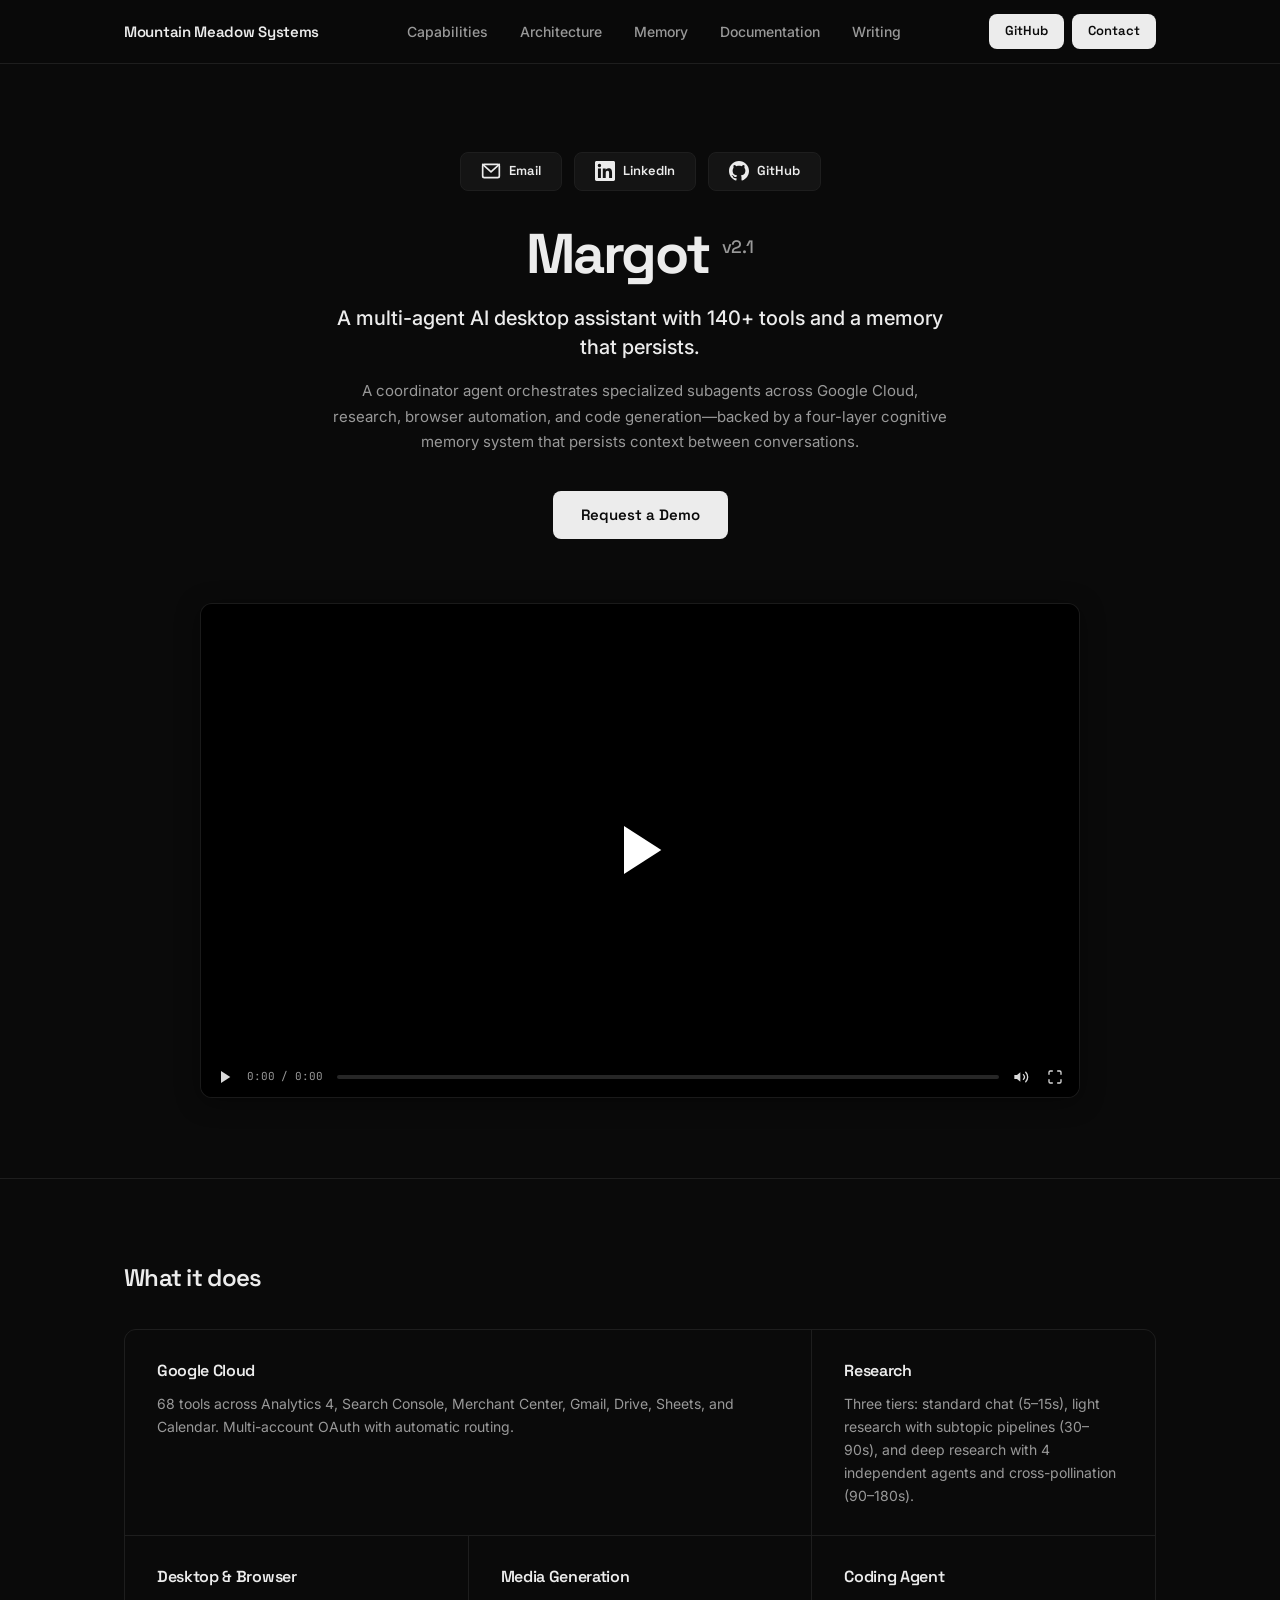
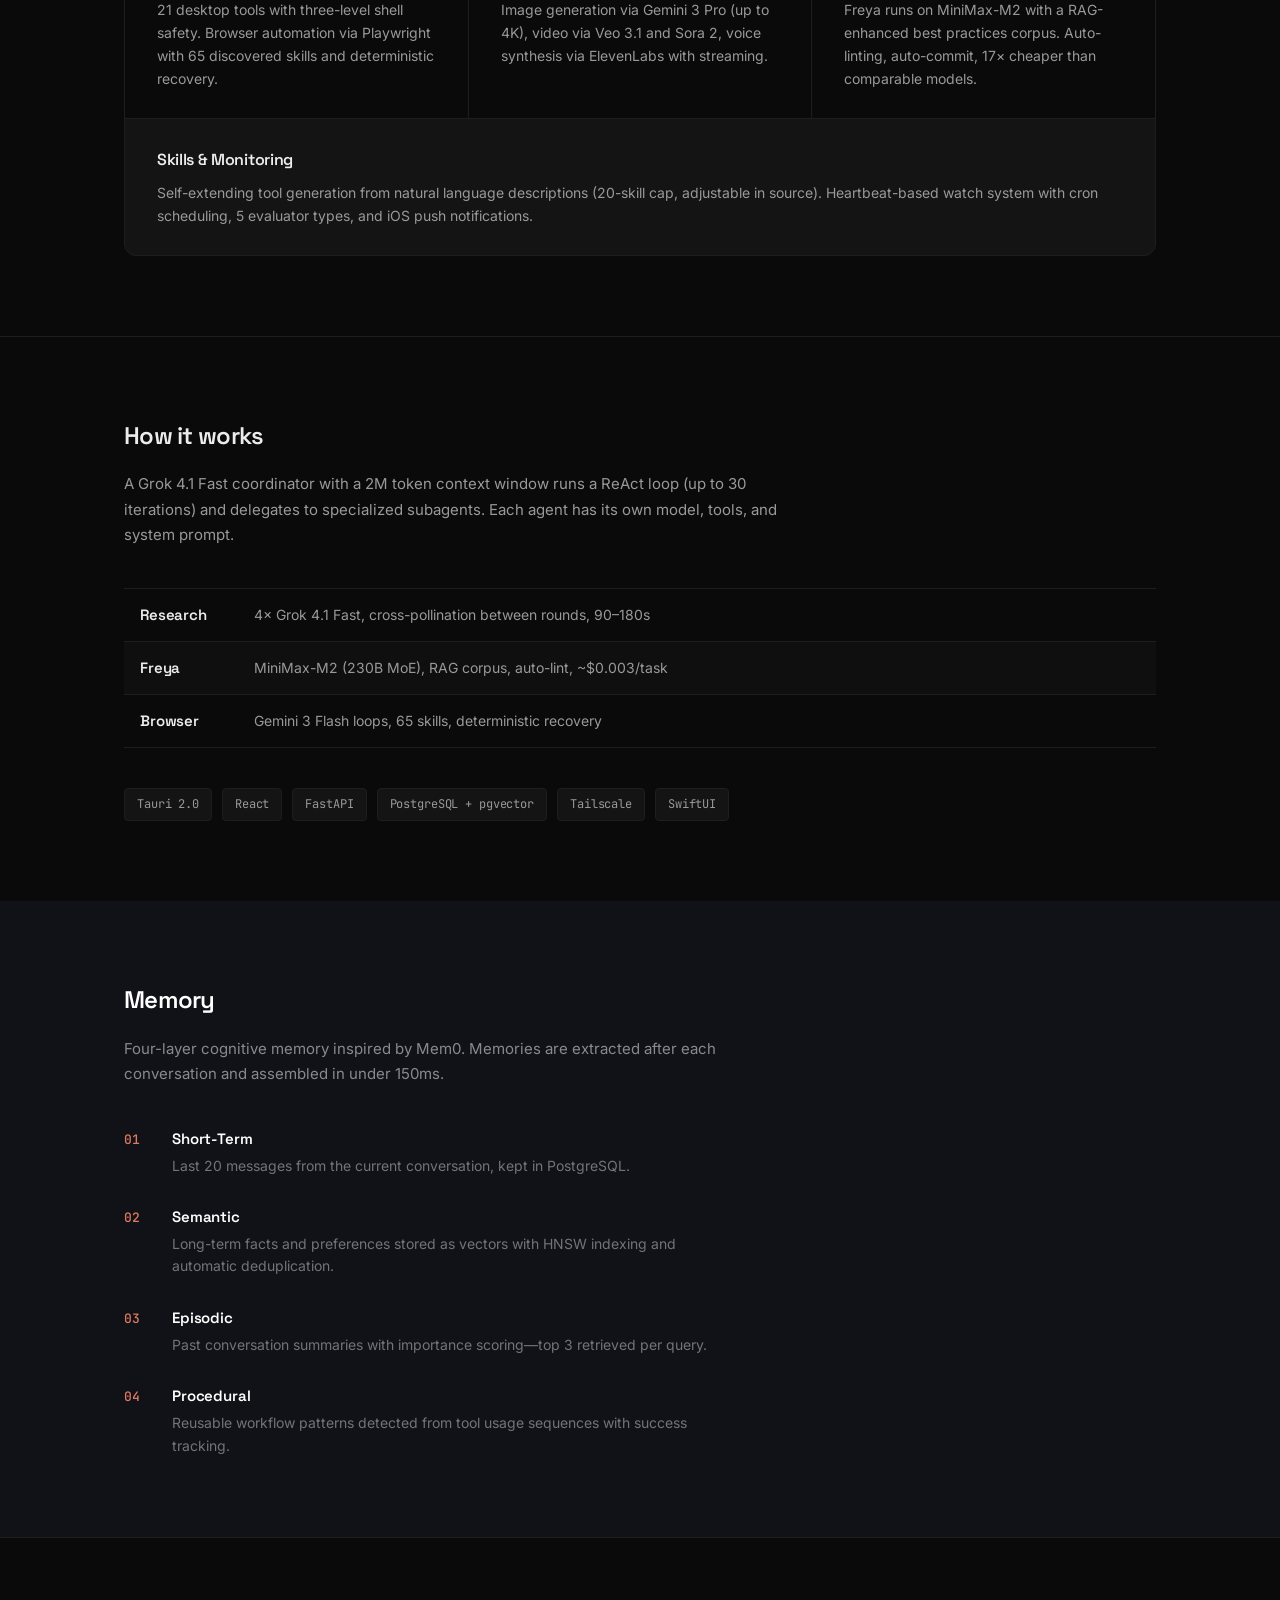
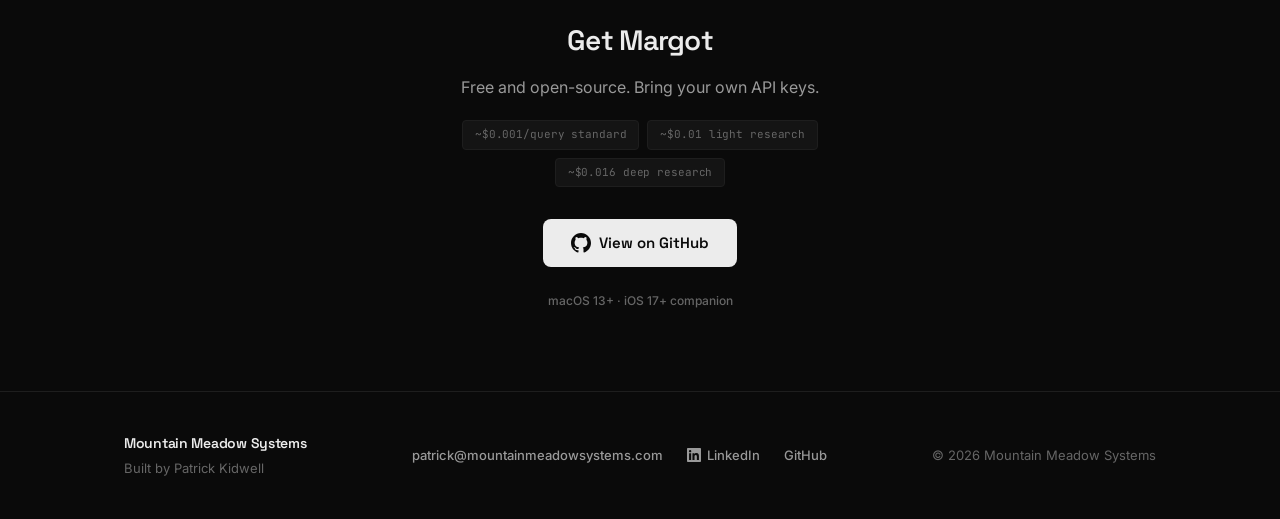
==== commit d0f677f2: "Rename Writings to Writing across all pages Co-Authored-By: Claude Opus 4.6 <noreply@anthropic.com>" ====
--- a/index.html
+++ b/index.html
@@ -24,7 +24,7 @@
                 <li><a href="#architecture">Architecture</a></li>
                 <li><a href="#memory">Memory</a></li>
                 <li><a href="/documentation">Documentation</a></li>
-                <li><a href="/writings">Writings</a></li>
+                <li><a href="/writing">Writing</a></li>
                 <li class="nav-mobile-only"><a href="https://github.com/pkidwell22" target="_blank" rel="noopener">GitHub</a></li>
                 <li class="nav-mobile-only"><a href="/contact">Contact</a></li>
             </ul>
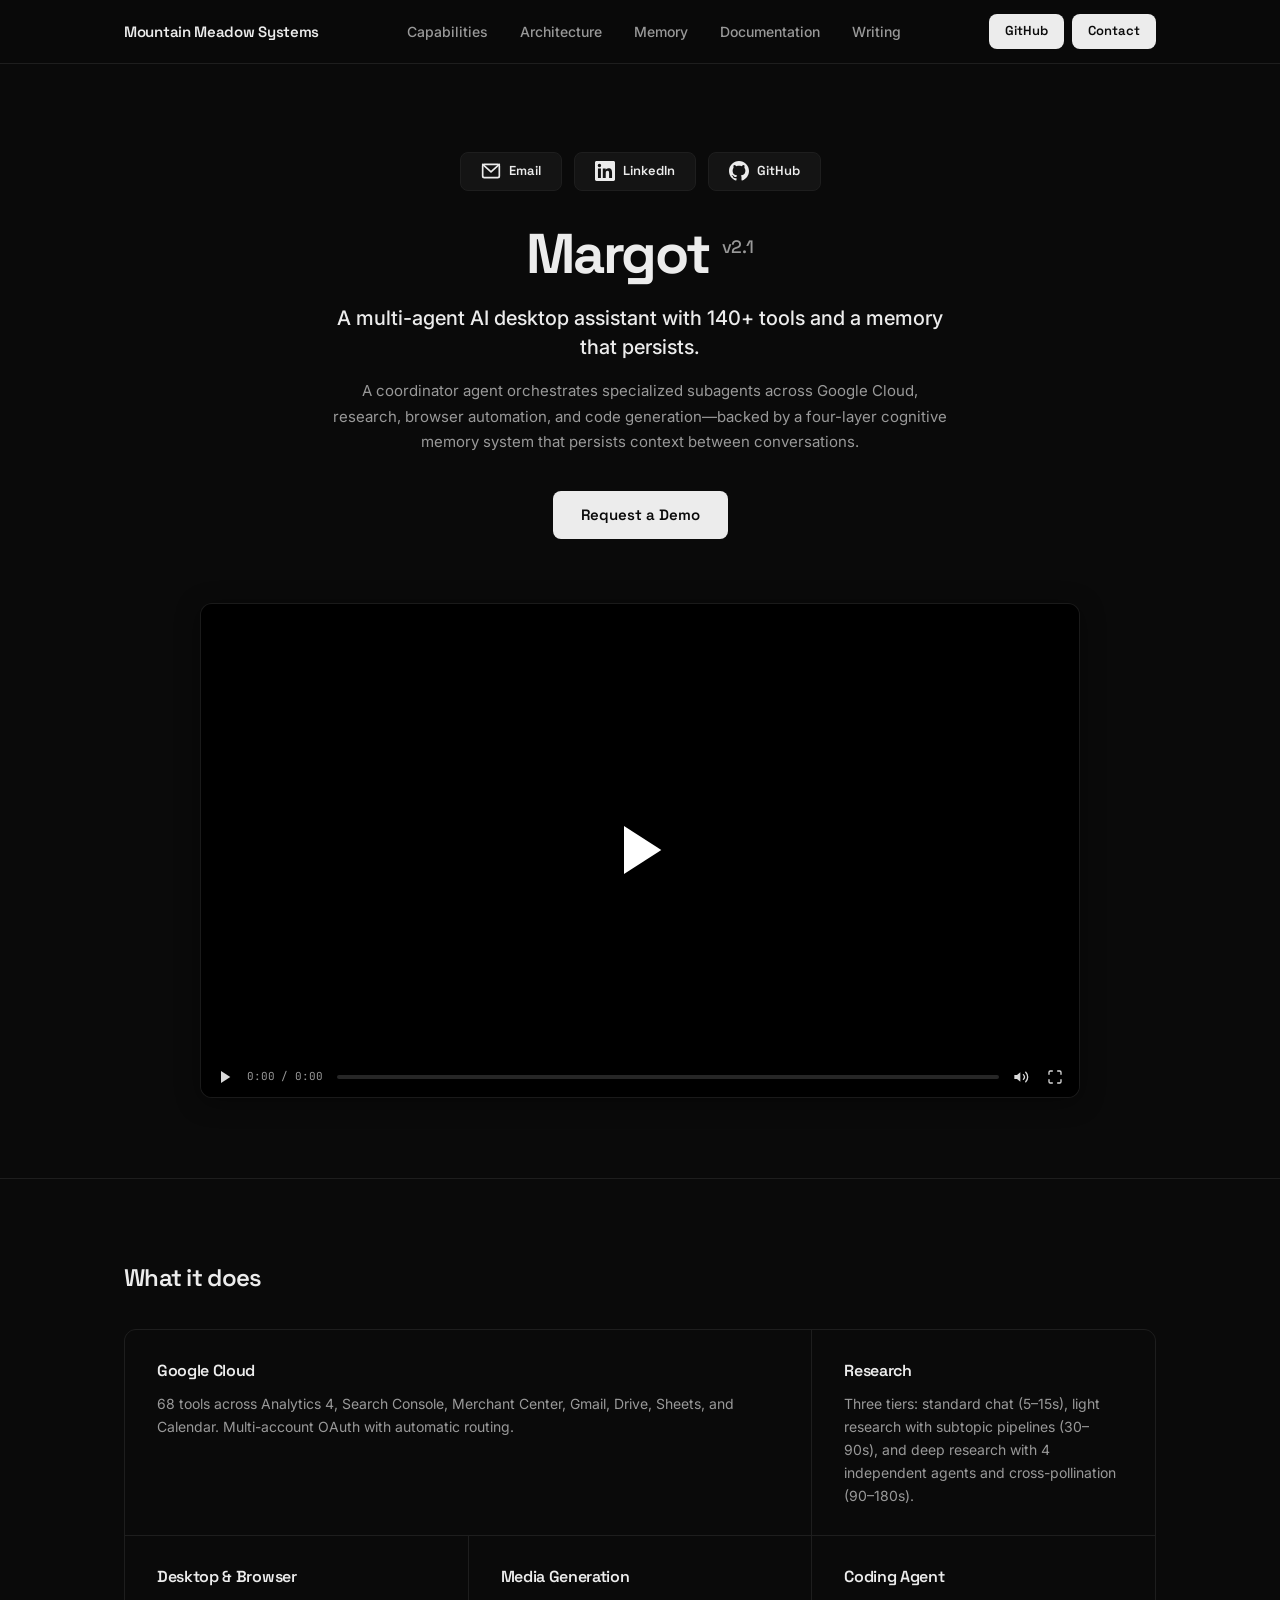
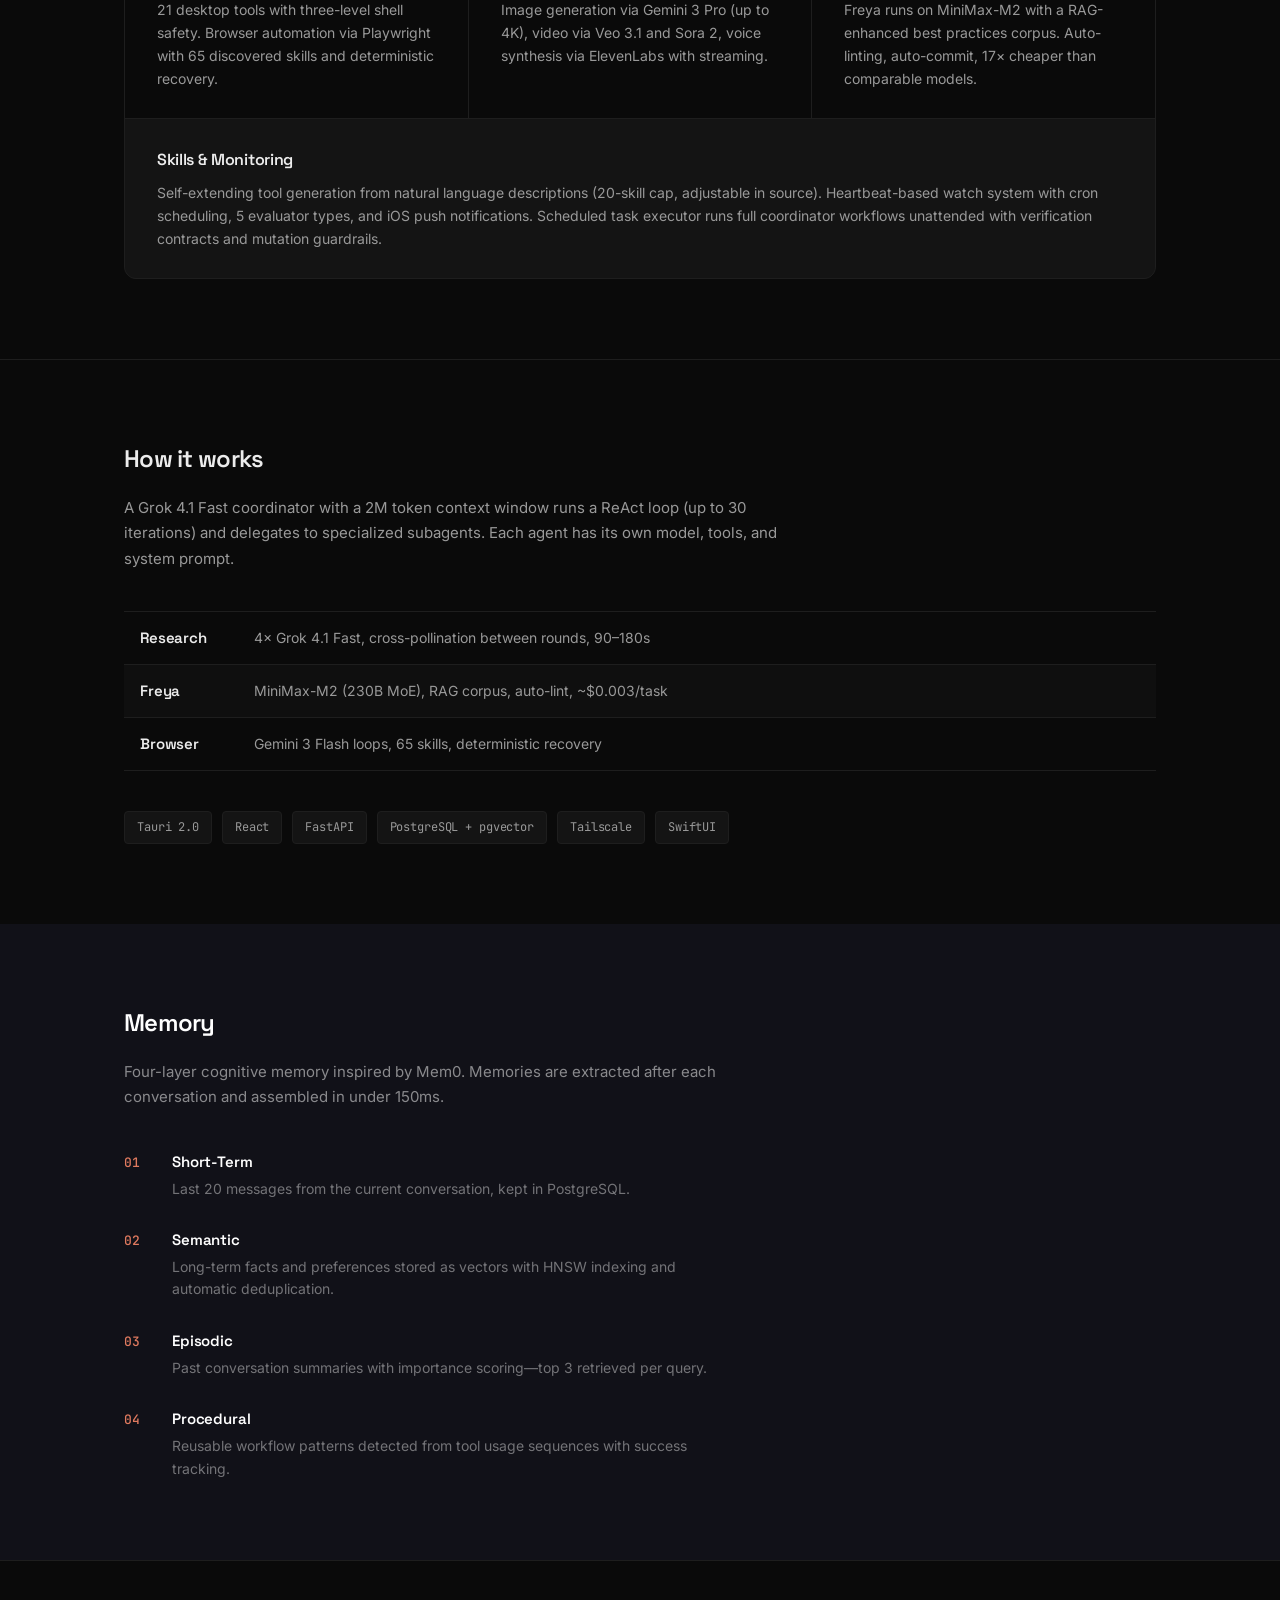
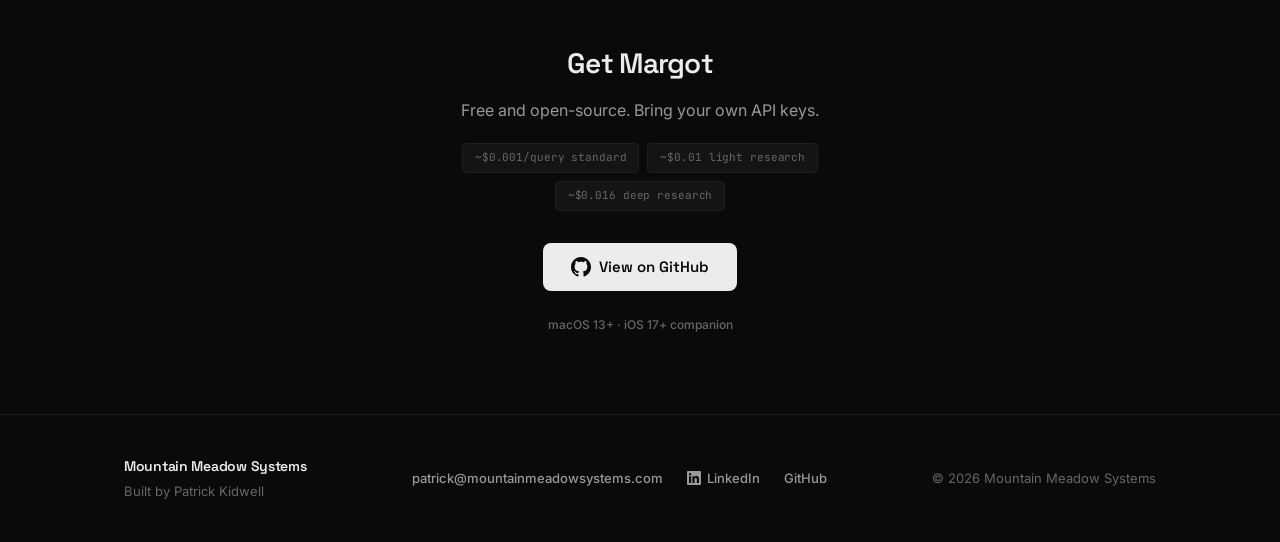
==== commit 0579ec00: "Add Scheduled Task Execution section to documentation and homepage Document the TaskExecutor system " ====
--- a/index.html
+++ b/index.html
@@ -118,7 +118,7 @@
                 </div>
                 <div class="bento-cell full">
                     <h3>Skills &amp; Monitoring</h3>
-                    <p>Self-extending tool generation from natural language descriptions (20-skill cap, adjustable in source). Heartbeat-based watch system with cron scheduling, 5 evaluator types, and iOS push notifications.</p>
+                    <p>Self-extending tool generation from natural language descriptions (20-skill cap, adjustable in source). Heartbeat-based watch system with cron scheduling, 5 evaluator types, and iOS push notifications. Scheduled task executor runs full coordinator workflows unattended with verification contracts and mutation guardrails.</p>
                 </div>
             </div>
         </div>
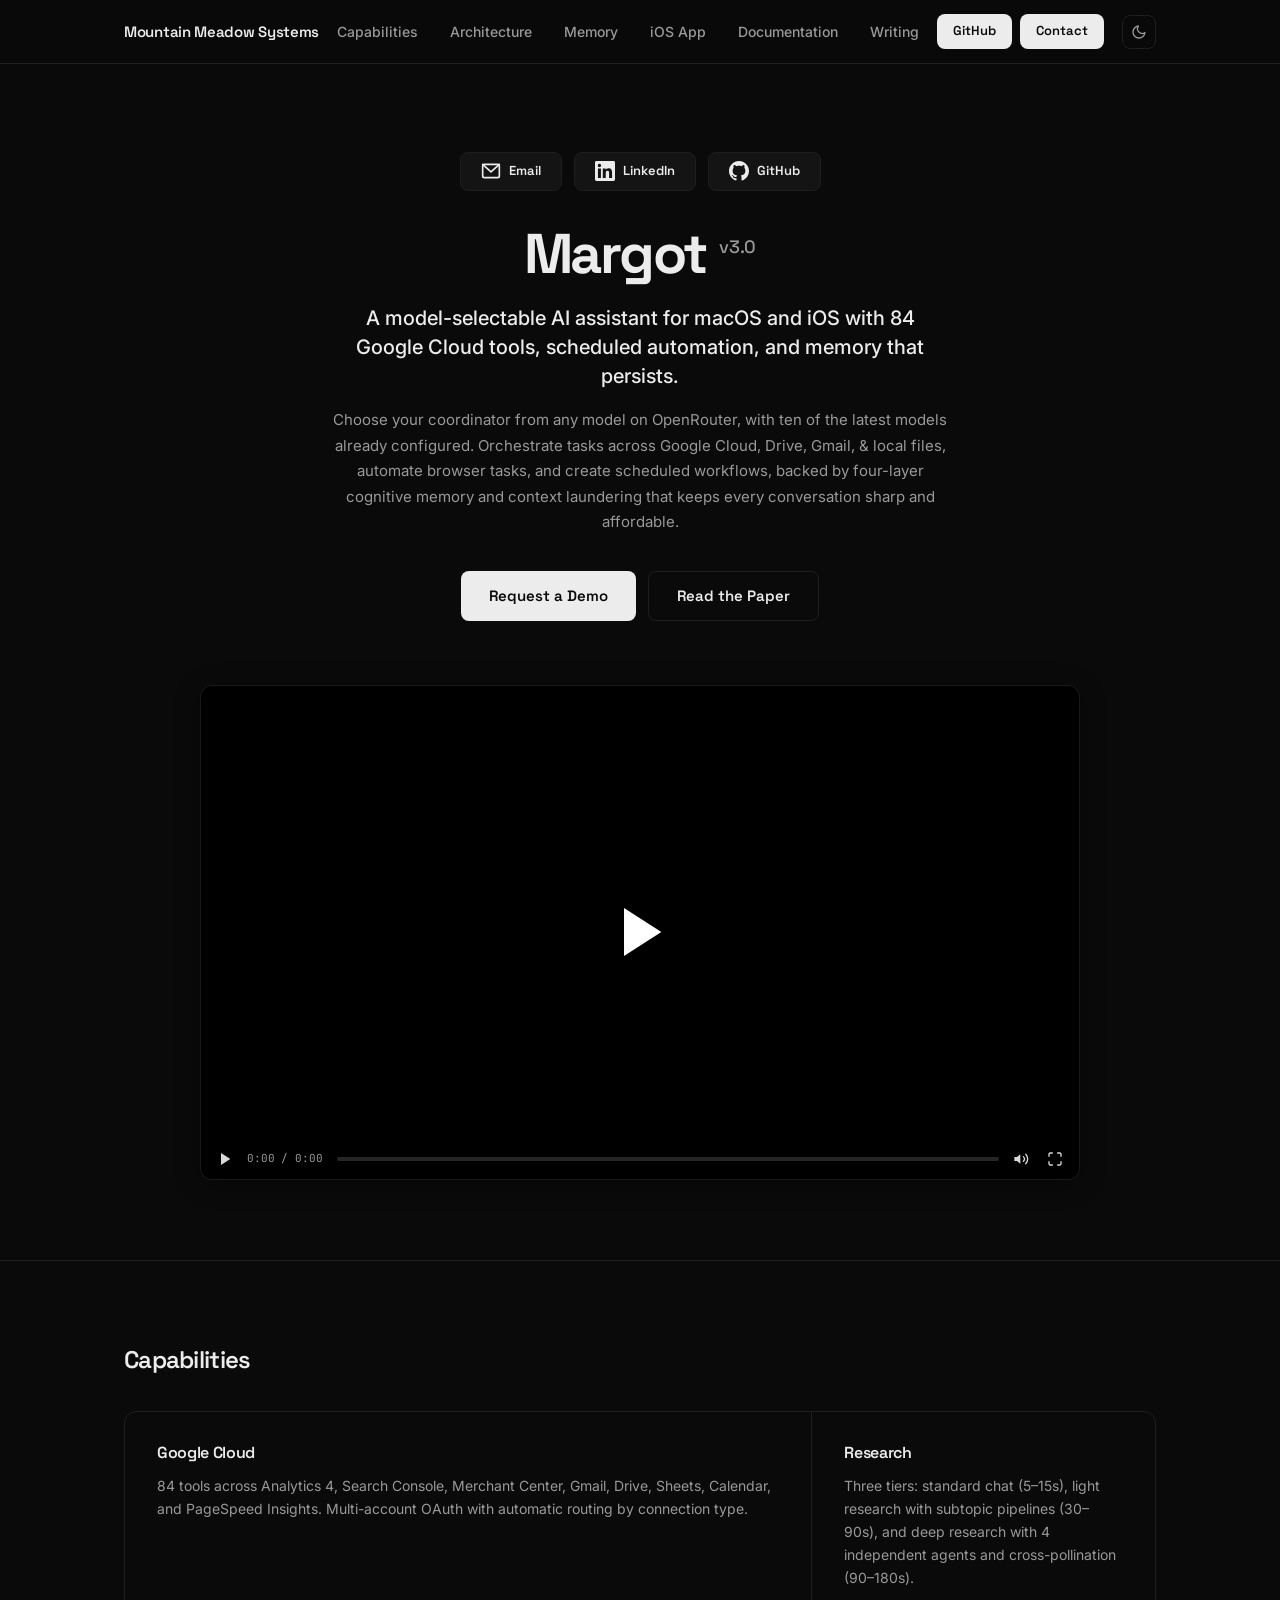
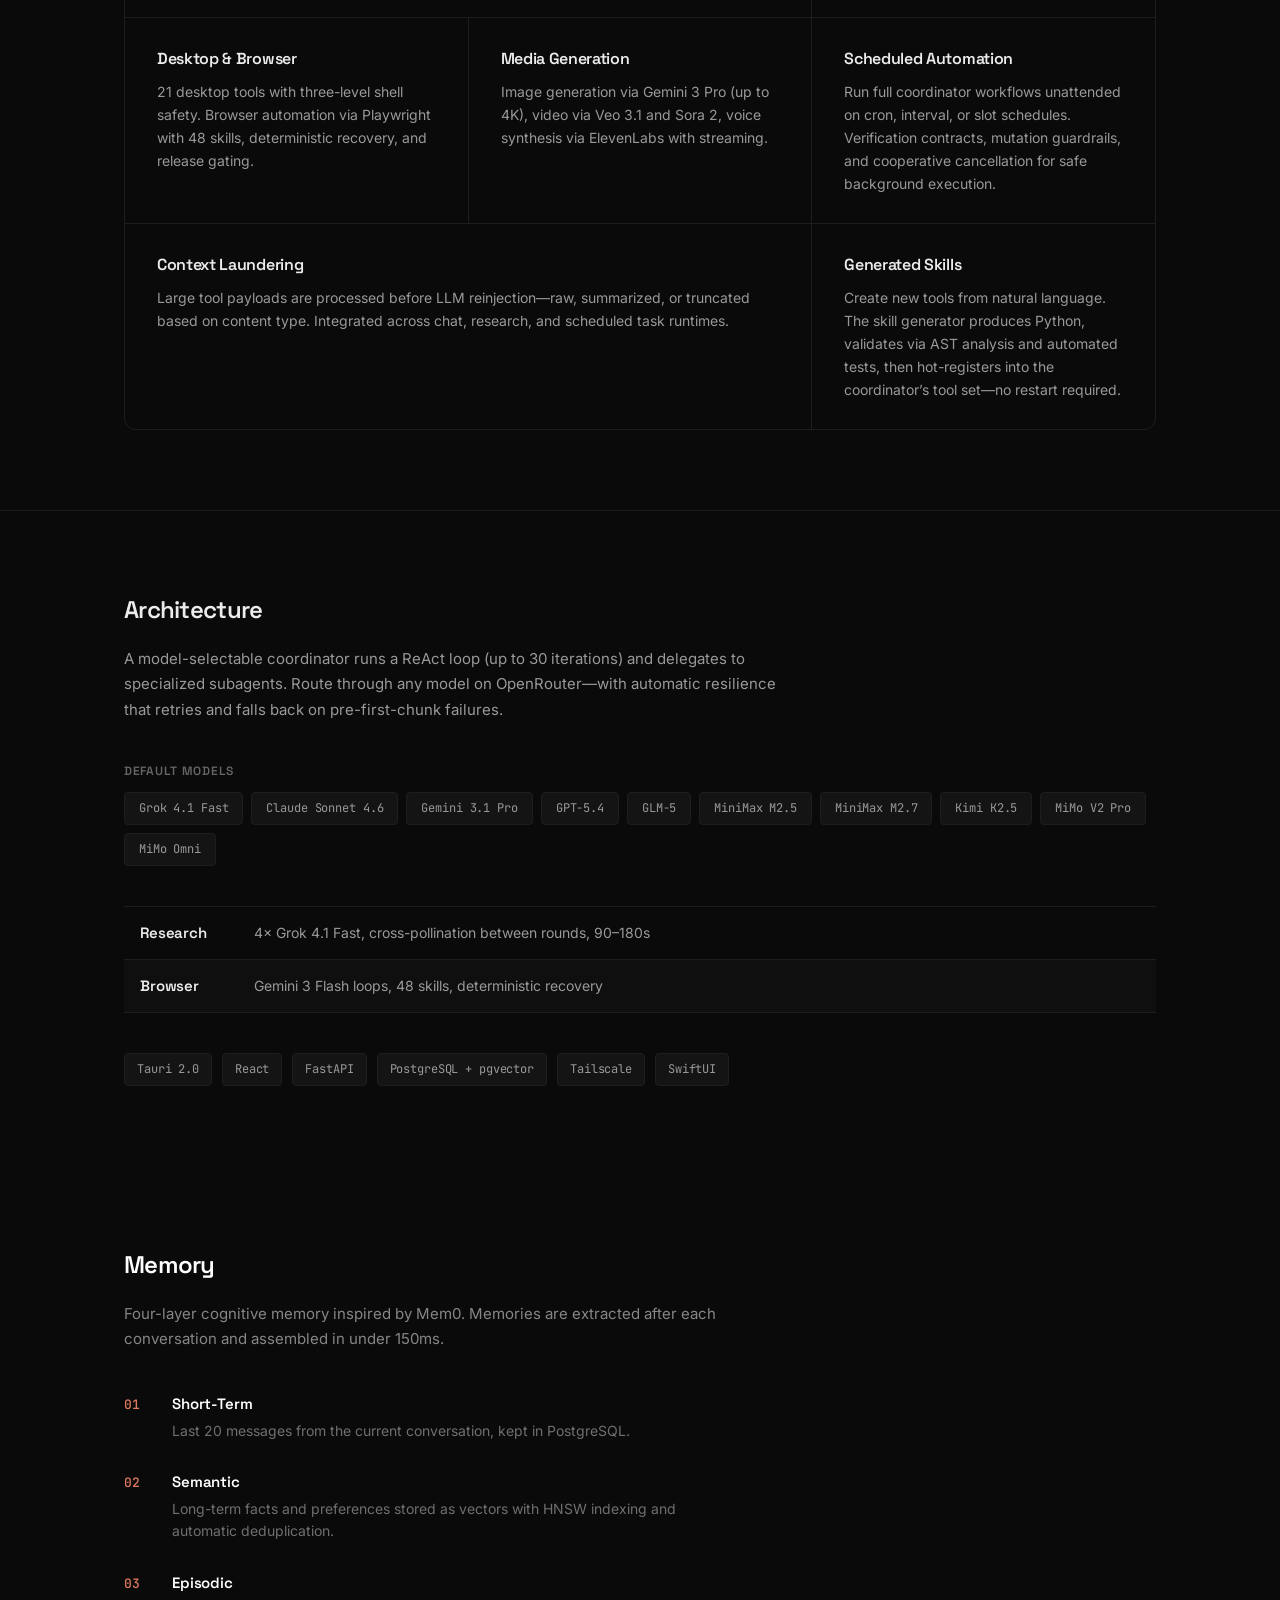
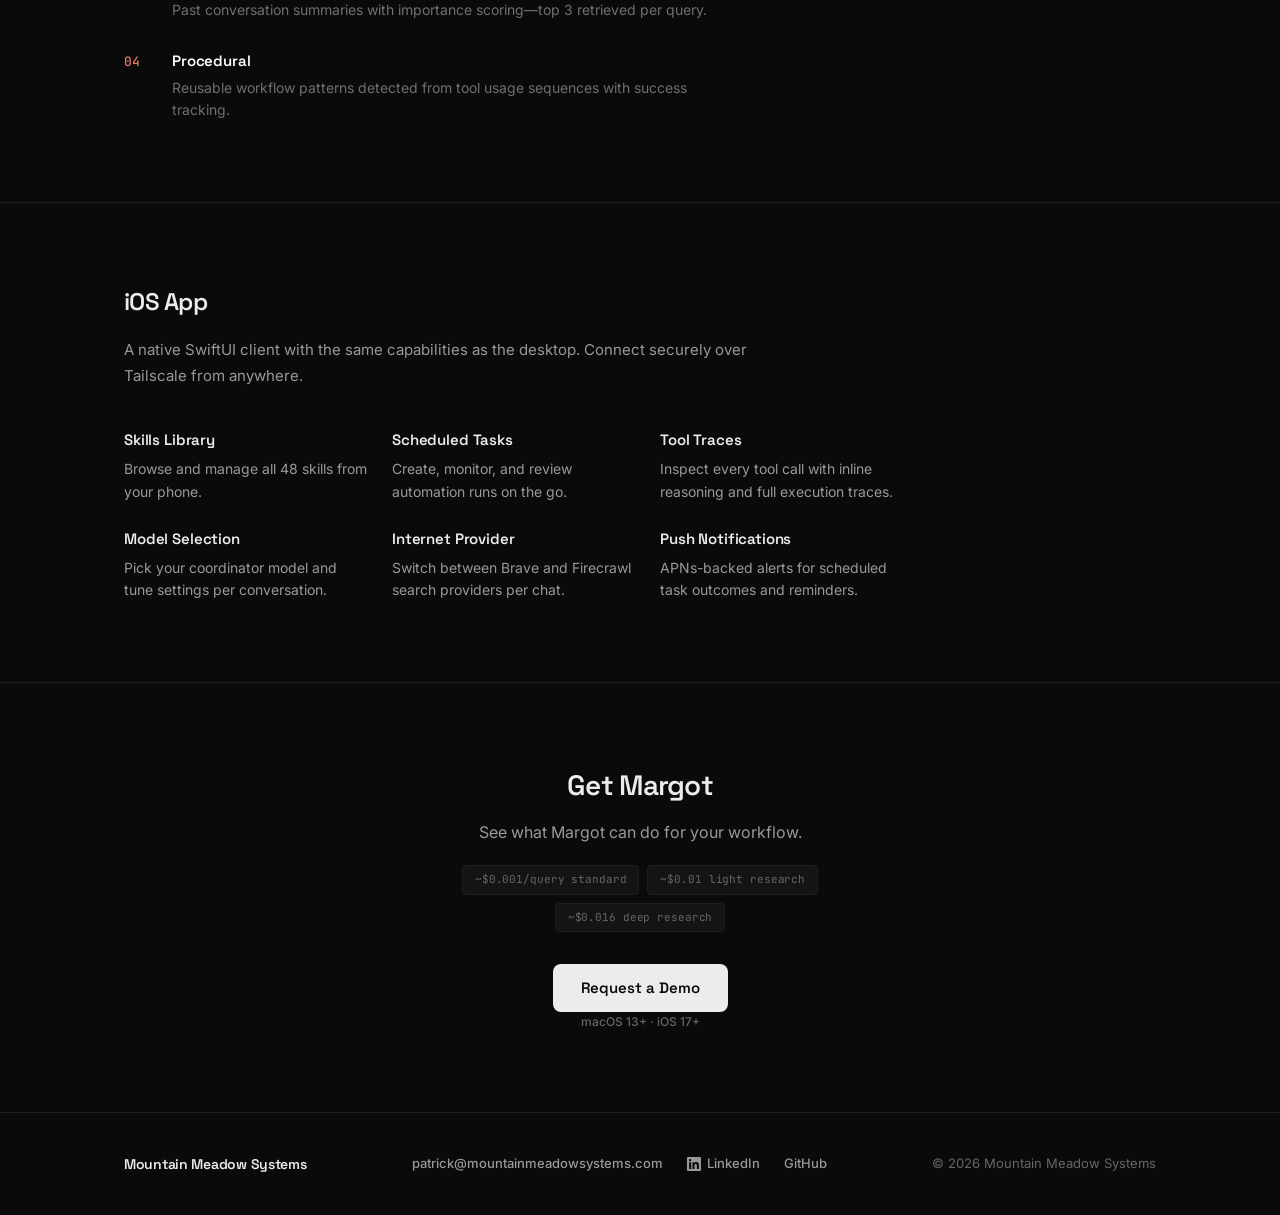
==== commit 0b286aaa: "feat: revamp website for Margot v3.0 Update homepage to reflect current product state: remove retire" ====
--- a/index.html
+++ b/index.html
@@ -3,11 +3,11 @@
 <head>
     <meta charset="UTF-8">
     <meta name="viewport" content="width=device-width, initial-scale=1.0">
-    <meta name="description" content="Margot — a multi-agent AI desktop assistant with 140+ tools, four-layer memory, and a coordinator that actually works. Built by Patrick Kidwell.">
+    <meta name="description" content="Margot — a model-selectable AI assistant for macOS and iOS with 84 Google Cloud tools, scheduled automation, and four-layer memory. Built by Patrick Kidwell.">
     <title>Mountain Meadow Systems</title>
     <link rel="icon" type="image/png" href="/favicon.png">
     <link rel="apple-touch-icon" href="/apple-touch-icon.png">
-    <link rel="stylesheet" href="styles.css?v=4">
+    <link rel="stylesheet" href="styles.css?v=5">
     <link rel="preconnect" href="https://fonts.googleapis.com">
     <link rel="preconnect" href="https://fonts.gstatic.com" crossorigin>
     <link href="https://fonts.googleapis.com/css2?family=Space+Grotesk:wght@500;600;700&family=Inter:wght@400;500;600&family=JetBrains+Mono:wght@400;500&display=swap" rel="stylesheet">
@@ -23,6 +23,7 @@
                 <li><a href="#capabilities">Capabilities</a></li>
                 <li><a href="#architecture">Architecture</a></li>
                 <li><a href="#memory">Memory</a></li>
+                <li><a href="#ios">iOS App</a></li>
                 <li><a href="/documentation">Documentation</a></li>
                 <li><a href="/writing">Writing</a></li>
                 <li class="nav-mobile-only"><a href="https://github.com/pkidwell22" target="_blank" rel="noopener">GitHub</a></li>
@@ -32,6 +33,10 @@
                 <a href="https://github.com/pkidwell22" target="_blank" rel="noopener" class="btn btn-nav">GitHub</a>
                 <a href="/contact" class="btn btn-nav">Contact</a>
             </div>
+            <button class="theme-toggle" aria-label="Toggle light mode">
+                <svg class="icon-moon" xmlns="http://www.w3.org/2000/svg" width="16" height="16" viewBox="0 0 24 24" fill="none" stroke="currentColor" stroke-width="2" stroke-linecap="round" stroke-linejoin="round"><path d="M21 12.79A9 9 0 1111.21 3 7 7 0 0021 12.79z"/></svg>
+                <svg class="icon-sun" xmlns="http://www.w3.org/2000/svg" width="16" height="16" viewBox="0 0 24 24" fill="none" stroke="currentColor" stroke-width="2" stroke-linecap="round" stroke-linejoin="round" style="display:none"><circle cx="12" cy="12" r="5"/><line x1="12" y1="1" x2="12" y2="3"/><line x1="12" y1="21" x2="12" y2="23"/><line x1="4.22" y1="4.22" x2="5.64" y2="5.64"/><line x1="18.36" y1="18.36" x2="19.78" y2="19.78"/><line x1="1" y1="12" x2="3" y2="12"/><line x1="21" y1="12" x2="23" y2="12"/><line x1="4.22" y1="19.78" x2="5.64" y2="18.36"/><line x1="18.36" y1="5.64" x2="19.78" y2="4.22"/></svg>
+            </button>
             <button class="nav-toggle" aria-label="Menu"><span></span><span></span><span></span></button>
         </div>
     </nav>
@@ -53,10 +58,13 @@
                         <span>GitHub</span>
                     </a>
                 </div>
-                <h1>Margot <span class="version">v2.1</span></h1>
-                <p class="tagline">A multi-agent AI desktop assistant with 140+ tools and a memory that persists.</p>
-                <p class="hero-desc">A coordinator agent orchestrates specialized subagents across Google Cloud, research, browser automation, and code generation&mdash;backed by a four-layer cognitive memory system that persists context between conversations.</p>
-                <a href="/demo" class="btn btn-primary">Request a Demo</a>
+                <h1>Margot <span class="version">v3.0</span></h1>
+                <p class="tagline">A model-selectable AI assistant for macOS and iOS with 84 Google Cloud tools, scheduled automation, and memory that persists.</p>
+                <p class="hero-desc">Choose your coordinator from any model on OpenRouter, with ten of the latest models already configured. Orchestrate tasks across Google Cloud, Drive, Gmail, &amp; local files, automate browser tasks, and create scheduled workflows, backed by four-layer cognitive memory and context laundering that keeps every conversation sharp and affordable.</p>
+                <div class="hero-cta-row">
+                    <a href="/demo" class="btn btn-primary">Request a Demo</a>
+                    <a href="/documentation" class="btn btn-secondary">Read the Paper</a>
+                </div>
             </div>
         </div>
     </header>
@@ -94,11 +102,11 @@
 
     <section id="capabilities" class="capabilities">
         <div class="container">
-            <h2>What it does</h2>
+            <h2>Capabilities</h2>
             <div class="bento-grid">
                 <div class="bento-cell wide">
                     <h3>Google Cloud</h3>
-                    <p>68 tools across Analytics 4, Search Console, Merchant Center, Gmail, Drive, Sheets, and Calendar. Multi-account OAuth with automatic routing.</p>
+                    <p>84 tools across Analytics 4, Search Console, Merchant Center, Gmail, Drive, Sheets, Calendar, and PageSpeed Insights. Multi-account OAuth with automatic routing by connection type.</p>
                 </div>
                 <div class="bento-cell">
                     <h3>Research</h3>
@@ -106,19 +114,23 @@
                 </div>
                 <div class="bento-cell">
                     <h3>Desktop &amp; Browser</h3>
-                    <p>21 desktop tools with three-level shell safety. Browser automation via Playwright with 65 discovered skills and deterministic recovery.</p>
+                    <p>21 desktop tools with three-level shell safety. Browser automation via Playwright with 48 skills, deterministic recovery, and release gating.</p>
                 </div>
                 <div class="bento-cell">
                     <h3>Media Generation</h3>
                     <p>Image generation via Gemini 3 Pro (up to 4K), video via Veo 3.1 and Sora 2, voice synthesis via ElevenLabs with streaming.</p>
                 </div>
                 <div class="bento-cell">
-                    <h3>Coding Agent</h3>
-                    <p>Freya runs on MiniMax-M2 with a RAG-enhanced best practices corpus. Auto-linting, auto-commit, 17&times; cheaper than comparable models.</p>
-                </div>
-                <div class="bento-cell full">
-                    <h3>Skills &amp; Monitoring</h3>
-                    <p>Self-extending tool generation from natural language descriptions (20-skill cap, adjustable in source). Heartbeat-based watch system with cron scheduling, 5 evaluator types, and iOS push notifications. Scheduled task executor runs full coordinator workflows unattended with verification contracts and mutation guardrails.</p>
+                    <h3>Scheduled Automation</h3>
+                    <p>Run full coordinator workflows unattended on cron, interval, or slot schedules. Verification contracts, mutation guardrails, and cooperative cancellation for safe background execution.</p>
+                </div>
+                <div class="bento-cell wide">
+                    <h3>Context Laundering</h3>
+                    <p>Large tool payloads are processed before LLM reinjection&mdash;raw, summarized, or truncated based on content type. Integrated across chat, research, and scheduled task runtimes.</p>
+                </div>
+                <div class="bento-cell">
+                    <h3>Generated Skills</h3>
+                    <p>Create new tools from natural language. The skill generator produces Python, validates via AST analysis and automated tests, then hot-registers into the coordinator&rsquo;s tool set&mdash;no restart required.</p>
                 </div>
             </div>
         </div>
@@ -126,8 +138,26 @@
 
     <section id="architecture" class="architecture">
         <div class="container">
-            <h2>How it works</h2>
-            <p class="section-desc">A Grok 4.1 Fast coordinator with a 2M token context window runs a ReAct loop (up to 30 iterations) and delegates to specialized subagents. Each agent has its own model, tools, and system prompt.</p>
+            <h2>Architecture</h2>
+            <p class="section-desc">A model-selectable coordinator runs a ReAct loop (up to 30 iterations) and delegates to specialized subagents. Route through any model on OpenRouter&mdash;with automatic resilience that retries and falls back on pre-first-chunk failures.</p>
+
+            <div class="model-tiers">
+                <div class="model-tier">
+                    <h4>Default Models</h4>
+                    <div class="model-pills">
+                        <span class="model-pill">Grok 4.1 Fast</span>
+                        <span class="model-pill">Claude Sonnet 4.6</span>
+                        <span class="model-pill">Gemini 3.1 Pro</span>
+                        <span class="model-pill">GPT-5.4</span>
+                        <span class="model-pill">GLM-5</span>
+                        <span class="model-pill">MiniMax M2.5</span>
+                        <span class="model-pill">MiniMax M2.7</span>
+                        <span class="model-pill">Kimi K2.5</span>
+                        <span class="model-pill">MiMo V2 Pro</span>
+                        <span class="model-pill">MiMo Omni</span>
+                    </div>
+                </div>
+            </div>
 
             <div class="agent-rows">
                 <div class="agent-row">
@@ -135,12 +165,8 @@
                     <span class="agent-detail">4&times; Grok 4.1 Fast, cross-pollination between rounds, 90&ndash;180s</span>
                 </div>
                 <div class="agent-row">
-                    <span class="agent-name">Freya</span>
-                    <span class="agent-detail">MiniMax-M2 (230B MoE), RAG corpus, auto-lint, ~$0.003/task</span>
-                </div>
-                <div class="agent-row">
                     <span class="agent-name">Browser</span>
-                    <span class="agent-detail">Gemini 3 Flash loops, 65 skills, deterministic recovery</span>
+                    <span class="agent-detail">Gemini 3 Flash loops, 48 skills, deterministic recovery</span>
                 </div>
             </div>
 
@@ -192,21 +218,51 @@
         </div>
     </section>
 
+    <section id="ios" class="ios-app">
+        <div class="container">
+            <h2>iOS App</h2>
+            <p class="section-desc">A native SwiftUI client with the same capabilities as the desktop. Connect securely over Tailscale from anywhere.</p>
+            <div class="ios-features">
+                <div class="ios-feature">
+                    <h4>Skills Library</h4>
+                    <p>Browse and manage all 48 skills from your phone.</p>
+                </div>
+                <div class="ios-feature">
+                    <h4>Scheduled Tasks</h4>
+                    <p>Create, monitor, and review automation runs on the go.</p>
+                </div>
+                <div class="ios-feature">
+                    <h4>Tool Traces</h4>
+                    <p>Inspect every tool call with inline reasoning and full execution traces.</p>
+                </div>
+                <div class="ios-feature">
+                    <h4>Model Selection</h4>
+                    <p>Pick your coordinator model and tune settings per conversation.</p>
+                </div>
+                <div class="ios-feature">
+                    <h4>Internet Provider</h4>
+                    <p>Switch between Brave and Firecrawl search providers per chat.</p>
+                </div>
+                <div class="ios-feature">
+                    <h4>Push Notifications</h4>
+                    <p>APNs-backed alerts for scheduled task outcomes and reminders.</p>
+                </div>
+            </div>
+        </div>
+    </section>
+
     <section id="get-margot" class="get-access">
         <div class="container">
             <div class="cta-inner">
                 <h2>Get Margot</h2>
-                <p class="cta-desc">Free and open-source. Bring your own API keys.</p>
+                <p class="cta-desc">See what Margot can do for your workflow.</p>
                 <div class="cost-pills">
                     <span class="cost-pill">~$0.001/query standard</span>
                     <span class="cost-pill">~$0.01 light research</span>
                     <span class="cost-pill">~$0.016 deep research</span>
                 </div>
-                <a href="https://github.com/pkidwell22" target="_blank" rel="noopener" class="btn btn-primary btn-gh">
-                    <svg width="20" height="20" viewBox="0 0 24 24" fill="currentColor"><path d="M12 0c-6.626 0-12 5.373-12 12 0 5.302 3.438 9.8 8.207 11.387.599.111.793-.261.793-.577v-2.234c-3.338.726-4.033-1.416-4.033-1.416-.546-1.387-1.333-1.756-1.333-1.756-1.089-.745.083-.729.083-.729 1.205.084 1.839 1.237 1.839 1.237 1.07 1.834 2.807 1.304 3.492.997.107-.775.418-1.305.762-1.604-2.665-.305-5.467-1.334-5.467-5.931 0-1.311.469-2.381 1.236-3.221-.124-.303-.535-1.524.117-3.176 0 0 1.008-.322 3.301 1.23.957-.266 1.983-.399 3.003-.404 1.02.005 2.047.138 3.006.404 2.291-1.552 3.297-1.23 3.297-1.23.653 1.653.242 2.874.118 3.176.77.84 1.235 1.911 1.235 3.221 0 4.609-2.807 5.624-5.479 5.921.43.372.823 1.102.823 2.222v3.293c0 .319.192.694.801.576 4.765-1.589 8.199-6.086 8.199-11.386 0-6.627-5.373-12-12-12z"/></svg>
-                    View on GitHub
-                </a>
-                <p class="sys-req">macOS 13+ &middot; iOS 17+ companion</p>
+                <a href="/demo" class="btn btn-primary">Request a Demo</a>
+                <p class="sys-req">macOS 13+ &middot; iOS 17+</p>
             </div>
         </div>
     </section>
@@ -218,7 +274,6 @@
                     <div class="footer-brand">
                         <span>Mountain Meadow Systems</span>
                     </div>
-                    <p class="footer-byline">Built by Patrick Kidwell</p>
                 </div>
                 <div class="footer-contact">
                     <a href="mailto:patrick@mountainmeadowsystems.com" class="footer-link">patrick@mountainmeadowsystems.com</a>
@@ -233,7 +288,7 @@
         </div>
     </footer>
 
-    <script src="script.js"></script>
+    <script src="script.js?v=2"></script>
     <script>document.querySelector('.nav-toggle').addEventListener('click',function(){document.querySelector('.navbar').classList.toggle('open')});</script>
 </body>
 </html>
--- a/styles.css
+++ b/styles.css
@@ -21,6 +21,121 @@
   --radius-lg: 12px;
 }
 
+/* ---- Light Mode ---- */
+
+html.light {
+  --color-bg: #ffffff;
+  --color-bg-subtle: #f5f5f5;
+  --color-text: #1a1a1a;
+  --color-text-secondary: #555;
+  --color-text-muted: #888;
+  --color-accent: #c9593e;
+  --color-accent-hover: #b04a32;
+  --color-dark: #f0f0f0;
+  --color-dark-surface: #e8e8e8;
+  --color-border: #e0e0e0;
+}
+
+html.light .navbar {
+  background: rgba(255, 255, 255, 0.88);
+}
+
+html.light .video-container {
+  border-color: var(--color-border);
+  box-shadow: 0 4px 24px rgba(0, 0, 0, 0.08);
+}
+
+html.light .agent-row:nth-child(even) {
+  background-color: rgba(0, 0, 0, 0.02);
+}
+
+html.light .memory h2,
+html.light .layer-info h4 {
+  color: var(--color-text);
+}
+
+html.light .memory .section-desc {
+  color: var(--color-text-secondary);
+}
+
+html.light .layer-info p {
+  color: var(--color-text-muted);
+}
+
+html.light .nav-toggle span {
+  background-color: var(--color-text);
+}
+
+html.light .bento-grid {
+  background-color: var(--color-border);
+  border-color: var(--color-border);
+}
+
+html.light .bento-cell.full {
+  background-color: #f0f0f0;
+}
+
+html.light .get-access {
+  background-color: var(--color-bg);
+  color: var(--color-text);
+}
+
+html.light .get-access h2 {
+  color: var(--color-text);
+}
+
+html.light .cta-desc {
+  color: var(--color-text-secondary);
+}
+
+html.light .cost-pill {
+  background: #f0f0f0;
+  border-color: var(--color-border);
+  color: var(--color-text-secondary);
+}
+
+html.light .sys-req {
+  color: var(--color-text-muted);
+}
+
+html.light .footer {
+  border-top-color: var(--color-border);
+}
+
+html.light .vp-overlay {
+  background: rgba(0, 0, 0, 0.25);
+}
+
+html.light .ios-app {
+  border-top-color: var(--color-border);
+}
+
+html.light .btn-primary {
+  background-color: var(--color-text);
+  color: #fff;
+}
+
+html.light .btn-primary:hover {
+  background-color: #333;
+}
+
+html.light .btn-nav {
+  background-color: var(--color-text);
+  color: #fff;
+}
+
+html.light .btn-nav:hover {
+  background-color: #333;
+}
+
+html.light .hero-icon {
+  background-color: var(--color-bg-subtle);
+}
+
+html.light .hero-icon:hover {
+  background-color: var(--color-border);
+}
+
 /* ---- Reset ---- */
 
 *,
@@ -149,6 +264,27 @@
   transition: transform 200ms ease, opacity 200ms ease;
 }
 
+/* ---- Theme Toggle ---- */
+
+.theme-toggle {
+  display: flex;
+  align-items: center;
+  justify-content: center;
+  width: 34px;
+  height: 34px;
+  background: none;
+  border: 1px solid var(--color-border);
+  border-radius: var(--radius-md);
+  cursor: pointer;
+  color: var(--color-text-secondary);
+  transition: color 150ms ease, border-color 150ms ease;
+}
+
+.theme-toggle:hover {
+  color: var(--color-text);
+  border-color: var(--color-text-muted);
+}
+
 /* ---- Buttons ---- */
 
 .btn {
@@ -173,6 +309,19 @@
 
 .btn-primary:hover {
   background-color: #d4d4d4;
+}
+
+.btn-secondary {
+  padding: 0.75rem 1.75rem;
+  font-size: 0.9375rem;
+  background-color: transparent;
+  color: var(--color-text);
+  border: 1px solid var(--color-border);
+}
+
+.btn-secondary:hover {
+  background-color: var(--color-bg-subtle);
+  border-color: var(--color-text-muted);
 }
 
 .btn-nav {
@@ -261,6 +410,12 @@
   color: var(--color-text-secondary);
   line-height: 1.7;
   margin-bottom: 2.25rem;
+}
+
+.hero-cta-row {
+  display: flex;
+  gap: 0.75rem;
+  justify-content: center;
 }
 
 .hero .btn-primary {
@@ -502,6 +657,47 @@
   margin-bottom: 2.5rem;
 }
 
+/* Model tiers */
+
+.model-tiers {
+  margin-bottom: 2.5rem;
+}
+
+.model-tier {
+  margin-bottom: 1.25rem;
+}
+
+.model-tier h4 {
+  font-family: var(--font-heading);
+  font-size: 0.75rem;
+  font-weight: 600;
+  text-transform: uppercase;
+  letter-spacing: 0.06em;
+  color: var(--color-text-muted);
+  margin-bottom: 0.625rem;
+}
+
+.model-pills {
+  display: flex;
+  gap: 0.5rem;
+  flex-wrap: wrap;
+}
+
+.model-pill {
+  font-family: var(--font-mono);
+  font-size: 0.75rem;
+  font-weight: 400;
+  padding: 0.375rem 0.875rem;
+  border-radius: var(--radius-sm);
+  letter-spacing: -0.01em;
+}
+
+.model-pill {
+  background: var(--color-bg-subtle);
+  border: 1px solid var(--color-border);
+  color: var(--color-text-secondary);
+}
+
 /* Agent rows */
 
 .agent-rows {
@@ -563,7 +759,7 @@
 
 .memory {
   padding: 5rem 0;
-  background-color: var(--color-dark);
+  background-color: var(--color-bg);
   color: #ececec;
 }
 
@@ -618,12 +814,51 @@
   line-height: 1.6;
 }
 
+/* ---- iOS App ---- */
+
+.ios-app {
+  padding: 5rem 0;
+  border-top: 1px solid var(--color-border);
+}
+
+.ios-app h2 {
+  font-family: var(--font-heading);
+  font-size: 1.5rem;
+  font-weight: 600;
+  letter-spacing: -0.03em;
+  margin-bottom: 1rem;
+}
+
+.ios-features {
+  display: grid;
+  grid-template-columns: repeat(3, 1fr);
+  gap: 1.5rem;
+  max-width: 780px;
+}
+
+.ios-feature h4 {
+  font-family: var(--font-heading);
+  font-size: 0.9375rem;
+  font-weight: 600;
+  letter-spacing: -0.01em;
+  margin-bottom: 0.375rem;
+  color: var(--color-text);
+}
+
+.ios-feature p {
+  font-size: 0.875rem;
+  color: var(--color-text-secondary);
+  line-height: 1.6;
+}
+
 /* ---- Get Access (CTA) ---- */
 
 .get-access {
   padding: 5rem 0;
   text-align: center;
   border-top: 1px solid var(--color-border);
+  background-color: var(--color-bg);
+  color: #ececec;
 }
 
 .cta-inner {
@@ -969,8 +1204,18 @@
   .capabilities,
   .architecture,
   .memory,
+  .ios-app,
   .get-access {
     padding: 3.5rem 0;
+  }
+
+  .ios-features {
+    grid-template-columns: repeat(2, 1fr);
+  }
+
+  .hero-cta-row {
+    flex-direction: column;
+    align-items: center;
   }
 
   .bento-grid {
@@ -1029,8 +1274,13 @@
   .capabilities h2,
   .architecture h2,
   .memory h2,
+  .ios-app h2,
   .get-access h2 {
     font-size: 1.25rem;
+  }
+
+  .ios-features {
+    grid-template-columns: 1fr;
   }
 
   .bento-cell {
